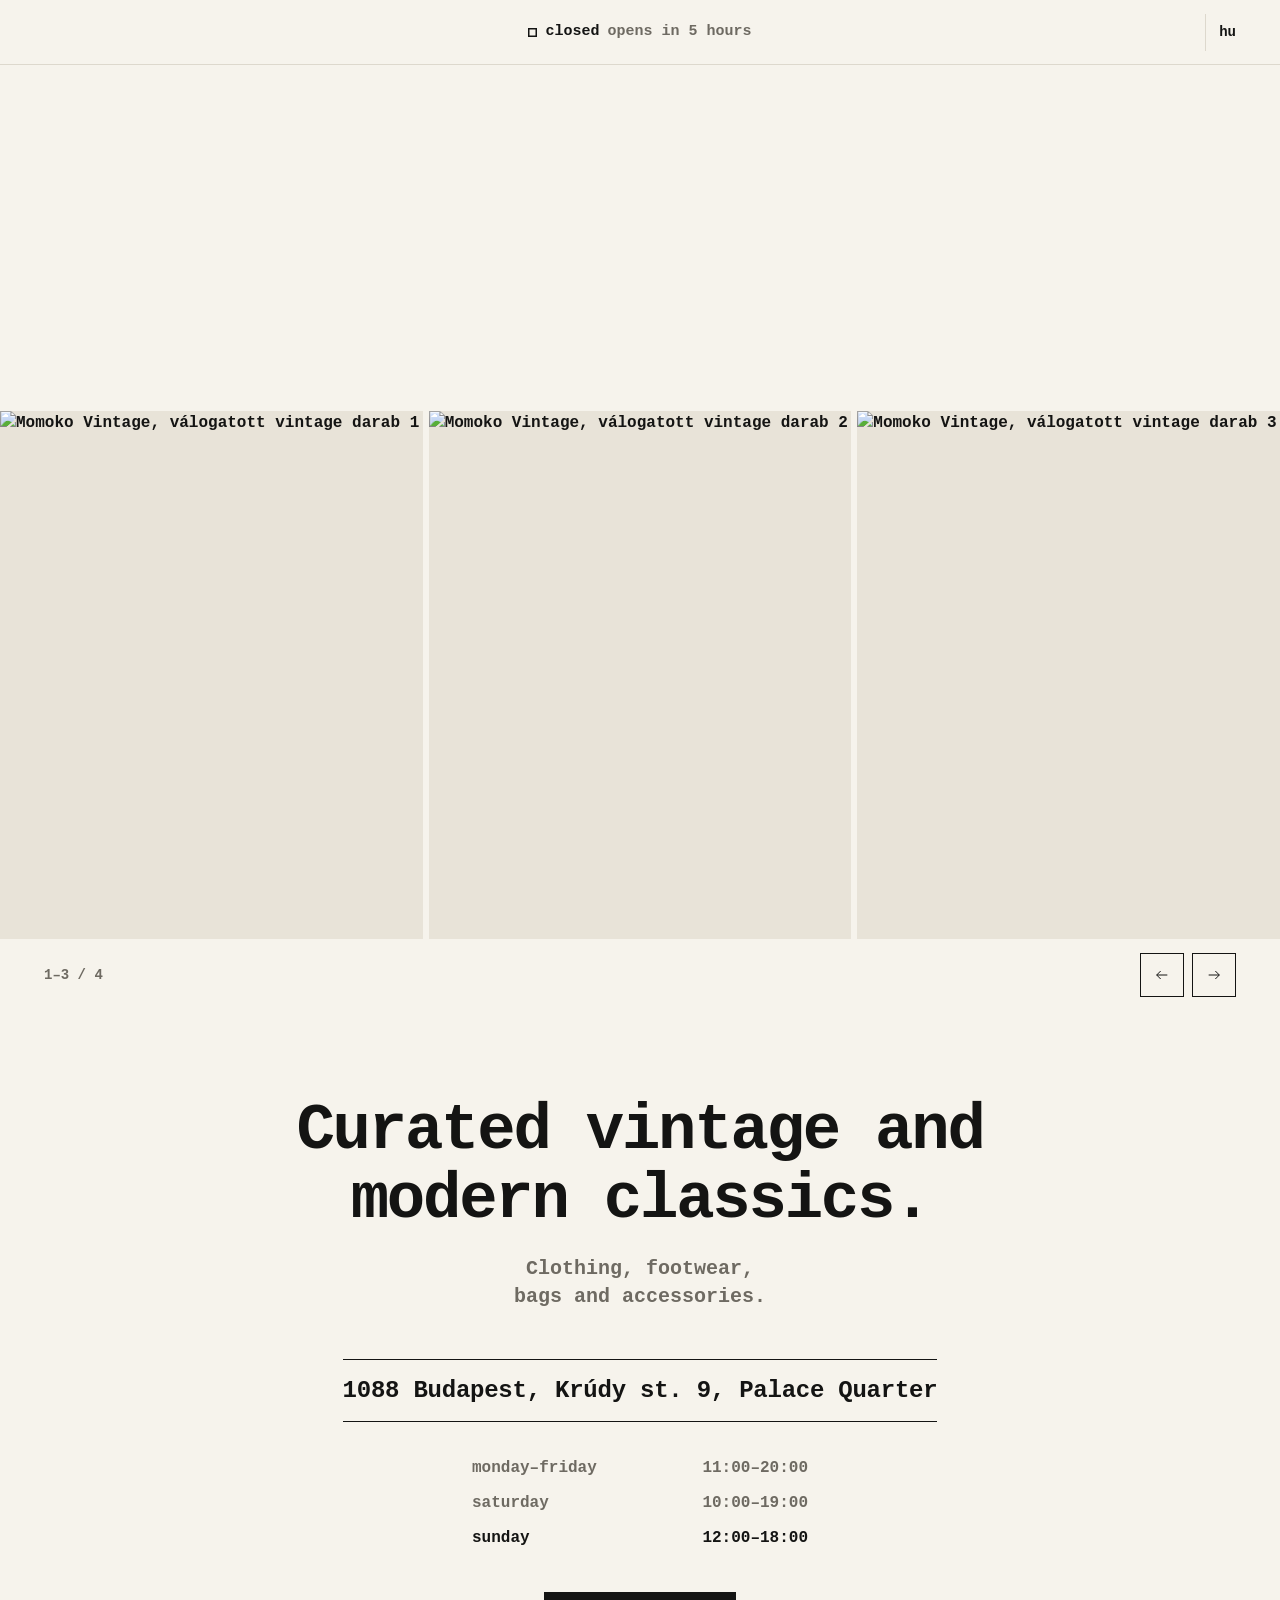
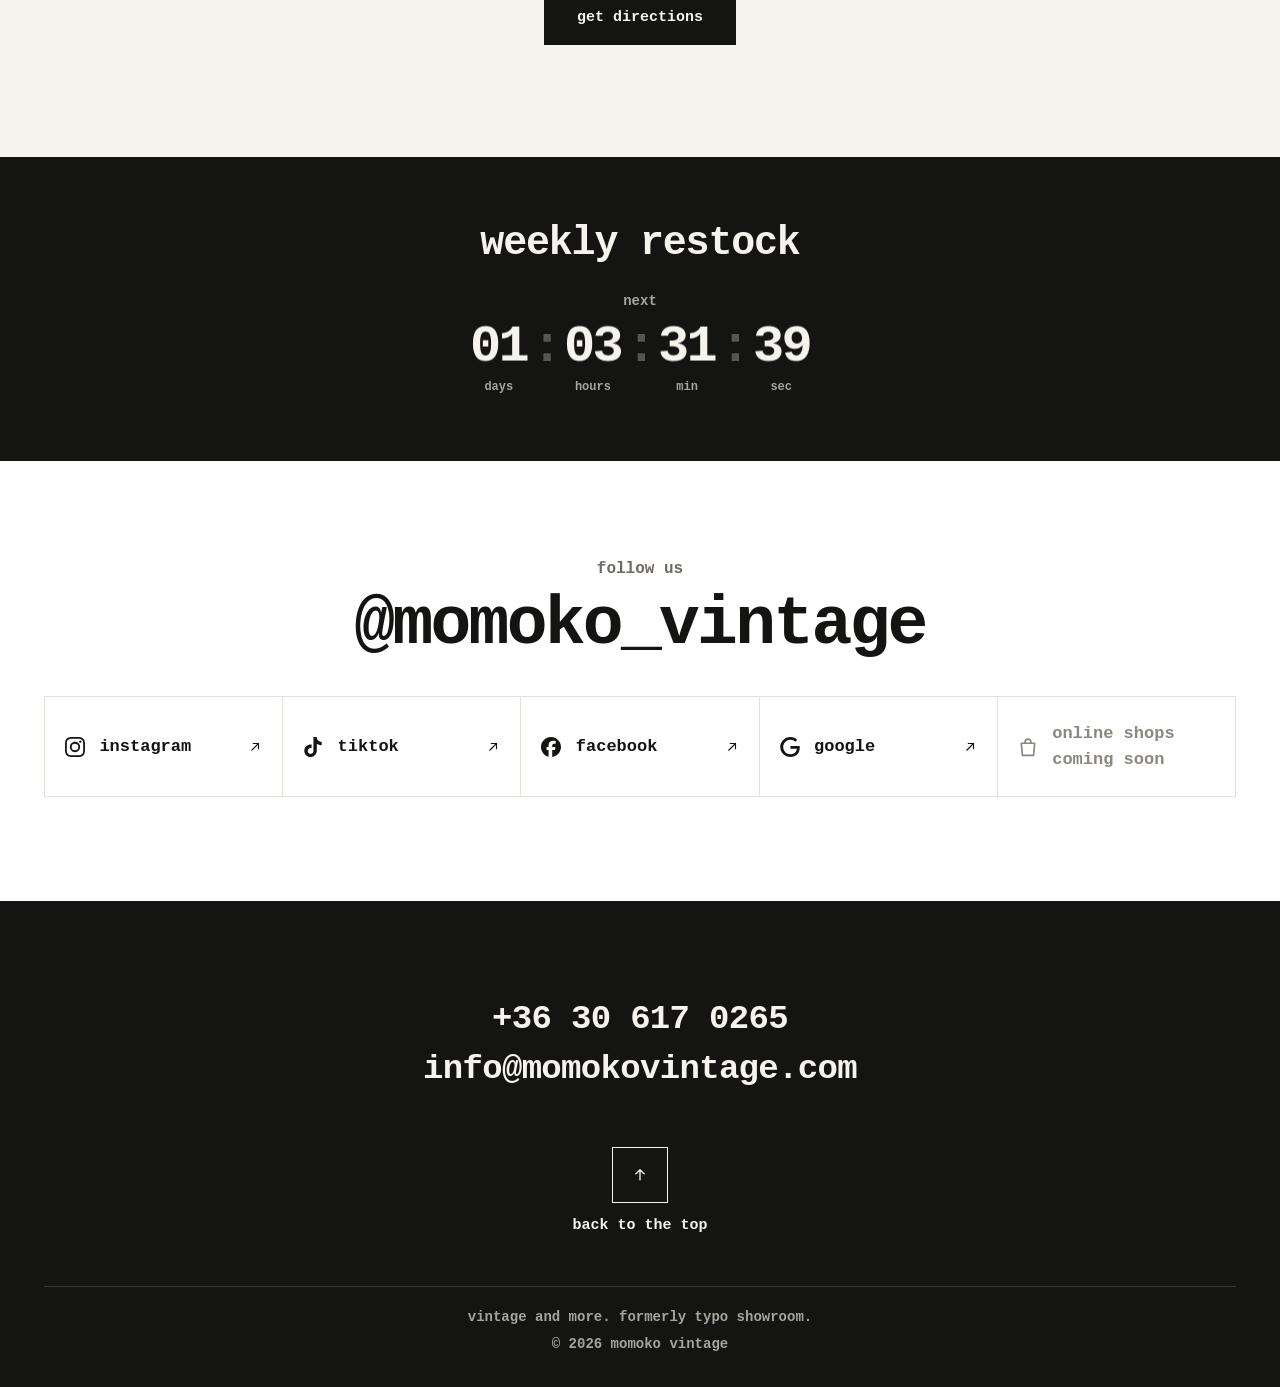
==== site/index.html @ 4d3750d3 "Sale poster in monochrome (light), matching the site's paper and ink Co-Authored-By: Claude Opus 5.5" ====
<!doctype html>
<html lang="hu">
<head>
<meta charset="utf-8">
<meta name="viewport" content="width=device-width, initial-scale=1">
<meta name="theme-color" content="#F6F3EC">
<title>Momoko Vintage – vintage és designer second hand bolt Budapesten</title>
<meta name="description" content="Válogatott vintage és modern klasszikusok: ruhák, cipők, táskák és kiegészítők a Palotanegyedben. Budapest, Krúdy utca 9. Minden hétfőn heti újratöltés.">
<link rel="canonical" href="https://momokovintage.com/">
<link rel="alternate" hreflang="hu" href="https://momokovintage.com/">
<link rel="alternate" hreflang="en" href="https://momokovintage.com/en/">
<link rel="alternate" hreflang="x-default" href="https://momokovintage.com/">
<meta name="robots" content="index, follow, max-image-preview:large">
<link rel="icon" type="image/png" href="/img/logo.png">
<meta property="og:type" content="website">
<meta property="og:url" content="https://momokovintage.com/">
<meta property="og:site_name" content="Momoko Vintage">
<meta property="og:locale" content="hu_HU">
<meta property="og:locale:alternate" content="en_GB">
<meta property="og:title" content="Momoko Vintage – vintage és designer second hand bolt Budapesten">
<meta property="og:description" content="Válogatott vintage és modern klasszikusok a Palotanegyedben. Budapest, Krúdy utca 9. Minden hétfőn heti újratöltés.">
<meta property="og:image" content="https://momokovintage.com/img/share.jpg">
<meta property="og:image:width" content="1200">
<meta property="og:image:height" content="630">
<meta property="og:image:alt" content="Momoko Vintage logó és egy vintage cipő">
<meta name="twitter:card" content="summary_large_image">
<link rel="preconnect" href="https://fonts.googleapis.com">
<link rel="preconnect" href="https://fonts.gstatic.com" crossorigin>
<link href="https://fonts.googleapis.com/css2?family=Courier+Prime:wght@400;700&display=swap" rel="stylesheet">
<script type="application/ld+json">
{
  "@context": "https://schema.org",
  "@type": "ClothingStore",
  "@id": "https://momokovintage.com/#store",
  "name": "Momoko Vintage",
  "alternateName": ["Momoko", "Typo Showroom"],
  "url": "https://momokovintage.com/",
  "logo": "https://momokovintage.com/img/logo.png",
  "image": "https://momokovintage.com/img/share.jpg",
  "description": "Vintage és designer second hand bolt Budapesten, a Palotanegyedben: válogatott ruhák, cipők, táskák és kiegészítők, minden hétfőn friss darabokkal. Curated vintage and designer secondhand clothing, footwear, bags and accessories in Budapest's Palace Quarter.",
  "keywords": "vintage bolt Budapest, designer second hand, használt designer ruha, vintage ruha, Palotanegyed, vintage shop Budapest",
  "hasMap": "https://www.google.com/maps/search/?api=1&query=Momoko%20Vintage%2C%20Kr%C3%BAdy%20utca%209%2C%201088%20Budapest",
  "address": {
    "@type": "PostalAddress",
    "streetAddress": "Krúdy utca 9",
    "postalCode": "1088",
    "addressLocality": "Budapest",
    "addressCountry": "HU"
  },
  "telephone": "+36306170265",
  "openingHoursSpecification": [
    {"@type": "OpeningHoursSpecification", "dayOfWeek": ["Monday","Tuesday","Wednesday","Thursday","Friday"], "opens": "11:00", "closes": "20:00"},
    {"@type": "OpeningHoursSpecification", "dayOfWeek": "Saturday", "opens": "10:00", "closes": "19:00"},
    {"@type": "OpeningHoursSpecification", "dayOfWeek": "Sunday", "opens": "12:00", "closes": "18:00"}
  ],
  "email": "info@momokovintage.com",
  "sameAs": ["https://www.instagram.com/momoko_vintage/", "https://www.facebook.com/momokovintage", "https://www.tiktok.com/@momoko_vintage"]
}
</script>
<style>
/* Momoko Vintage, Nov 2026.
   One voice: lower case like the logo, bold courier, off-white / white / black,
   square corners. The one loud element is the restock countdown. */
:root {
  --paper: #F6F3EC;
  --white: #FFFFFF;
  --ink: #141413;
  --stone: #8B877D;
  --olive: #6F7140;
  --bg: var(--paper);
  --fg: var(--ink);
  --soft: #6E6A62;
  --line: #DDD8CD;
  --font: "Courier New", "Courier Prime", Courier, monospace;
  --pad: clamp(1rem, 4vw, 2.75rem);
}
.dark { --bg: var(--ink); --fg: var(--paper); --soft: #A8A49B; --line: #3A3936; }
.white { --bg: var(--white); --line: #E6E2D9; }

* { box-sizing: border-box; border-radius: 0; }
html { scroll-behavior: smooth; }
body {
  margin: 0;
  background: var(--paper);
  color: var(--ink);
  font-family: var(--font);
  font-weight: 700;
  font-size: 1rem;
  line-height: 1.5;
  -webkit-font-smoothing: antialiased;
  -moz-osx-font-smoothing: grayscale;
  text-rendering: optimizeLegibility;
}
section, footer, header { background: var(--bg); color: var(--fg); }
img { display: block; max-width: 100%; }
a { color: inherit; }
:focus-visible { outline: 2px solid currentColor; outline-offset: 3px; }
.sr-only {
  position: absolute; width: 1px; height: 1px; padding: 0; margin: -1px;
  overflow: hidden; clip: rect(0 0 0 0); white-space: nowrap; border: 0;
}
.wrap { width: min(1280px, 100%); margin-inline: auto; padding-inline: var(--pad); }

.logo {
  display: block;
  aspect-ratio: 1740 / 534;
  background: currentColor;
  -webkit-mask: url("/img/logo.png") no-repeat left center / contain;
  mask: url("/img/logo.png") no-repeat left center / contain;
}

/* ---------- Pinned top bar ---------- */
.top {
  position: sticky; top: 0; z-index: 30;
  background: rgba(246, 243, 236, 0.97);
  border-bottom: 1px solid var(--line);
}
.top .wrap {
  display: grid; grid-template-columns: minmax(max-content, 1fr) auto minmax(max-content, 1fr); align-items: center;
  gap: 0.75rem; height: 60px;
}
.top-home { justify-self: start; transition: opacity 0.3s, visibility 0.3s; }
.top.at-top .top-home { opacity: 0; visibility: hidden; }
.top-logo { width: 104px; color: var(--ink); }
.status {
  margin: 0; justify-self: center; display: inline-flex; align-items: center; gap: 0.5rem;
  font-size: 0.9375rem; white-space: nowrap; min-width: 0;
}
.status .dot { width: 9px; height: 9px; background: var(--olive); flex: none; }
.status.closed .dot { background: transparent; box-shadow: inset 0 0 0 1.5px var(--ink); }
.status .st-when { color: var(--soft); }
.lang {
  justify-self: end;
  font: inherit; font-size: 0.875rem; color: inherit; background: none; border: 0;
  padding: 0.5rem 0 0.5rem 0.5rem; margin-left: 0.25rem; cursor: pointer;
  border-left: 1px solid var(--line); padding-left: 0.85rem;
}
@media (hover: hover) { .lang:hover { text-decoration: underline; text-underline-offset: 5px; } }

/* ---------- Big logo ---------- */
.brand { padding-block: 2rem 1.75rem; }
.brand-title { margin: 0; }
.brand-logo { width: 100%; margin-inline: auto; color: var(--ink); -webkit-mask-position: center; mask-position: center; }

/* ---------- Photos ---------- */
.gallery { padding-bottom: 0.25rem; }
.track {
  --gap: 8px;
  display: flex; gap: var(--gap);
  overflow-x: auto; scroll-snap-type: x mandatory;
  padding-inline: var(--pad); scroll-padding-inline: var(--pad);
  scrollbar-width: none; outline: none;
}
.track::-webkit-scrollbar { display: none; }
.slide {
  flex: 0 0 84%; margin: 0; scroll-snap-align: start;
  aspect-ratio: 4 / 5; background: #E8E3D8; overflow: hidden;
}
.slide img { width: 100%; height: 100%; object-fit: cover; object-position: center 35%; }
.g-bar {
  display: flex; align-items: center; justify-content: space-between;
  padding-top: 0.85rem; min-height: 40px;
}
.g-count { font-size: 0.875rem; color: var(--soft); font-variant-numeric: tabular-nums; }
.g-btns { display: none; gap: 0.5rem; }
.g-btn {
  width: 44px; height: 44px; display: inline-grid; place-items: center;
  background: transparent; color: var(--ink); border: 1px solid var(--ink);
  cursor: pointer; padding: 0;
}
.g-btn svg { width: 16px; height: 16px; fill: none; stroke: currentColor; stroke-width: 1.5; }
@media (hover: hover) { .g-btn:hover { background: var(--ink); color: var(--paper); } }

/* one load moment: photos settle in after the logo */
@media (prefers-reduced-motion: no-preference) {
  .slide { animation: settle 0.6s cubic-bezier(.16,1,.3,1) both; }
  .slide:nth-child(2) { animation-delay: 0.06s; }
  .slide:nth-child(3) { animation-delay: 0.12s; }
  @keyframes settle { from { opacity: 0; transform: translateY(14px); } to { opacity: 1; transform: none; } }
}

/* ---------- Intro: centred statement ---------- */
.intro { padding-block: 3.5rem 4.5rem; text-align: center; }
.intro-inner { display: flex; flex-direction: column; align-items: center; }
.lede {
  margin: 0; max-width: 18ch;
  font-size: clamp(1.875rem, 7.4vw, 4rem); line-height: 1.08; letter-spacing: -0.035em;
  text-wrap: balance;
}
.lede-sub {
  margin: 1.25rem 0 0; max-width: 34ch; color: var(--soft);
  font-size: clamp(1rem, 2.4vw, 1.25rem); line-height: 1.4; text-wrap: balance;
}
.address {
  display: inline-block; margin: 3rem 0 0; padding: 0.9rem 0;
  border-block: 1px solid var(--ink);
  font-size: clamp(1.0625rem, 3.6vw, 1.5rem); line-height: 1.35; letter-spacing: -0.01em;
}
.address span { white-space: nowrap; }
.hours { list-style: none; margin: 1.75rem 0 2.25rem; padding: 0; width: min(100%, 21rem); text-align: left; }
.hours li {
  display: flex; justify-content: space-between; gap: 1rem;
  padding: 0.35rem 0; color: var(--soft); font-variant-numeric: tabular-nums;
}
.hours li.today { color: var(--ink); }
.btn {
  display: inline-flex; align-items: center; justify-content: center;
  min-height: 52px; padding: 0.9rem 2rem;
  border: 1px solid var(--fg); background: var(--fg); color: var(--bg);
  font-size: 0.9375rem; text-decoration: none;
  transition: background 0.2s, color 0.2s;
}
@media (hover: hover) { .btn:hover { background: transparent; color: var(--fg); } }

/* ---------- Restock: live countdown, the loud element ---------- */
.restock { padding-block: 3rem 3.25rem; text-align: center; }
.restock-inner { display: flex; flex-direction: column; align-items: center; }
.restock h2 {
  margin: 0; font-size: clamp(1.375rem, 5.2vw, 2.5rem); line-height: 1.15;
  letter-spacing: -0.03em; color: var(--paper); text-wrap: balance;
}
.restock-label { margin: 1.5rem 0 0.6rem; color: var(--soft); font-size: 0.875rem; }
.clock {
  display: flex; justify-content: center; align-items: flex-start; gap: 0.08em;
  font-size: clamp(1.75rem, 7.5vw, 3.25rem); line-height: 1; margin: 0;
}
.unit { display: flex; flex-direction: column; align-items: center; }
.num {
  display: block; font-variant-numeric: tabular-nums; letter-spacing: -0.05em;
  color: var(--paper); will-change: transform;
}
.lbl { margin-top: 0.45rem; font-size: 0.75rem; letter-spacing: 0; color: var(--soft); }
.sep { color: var(--soft); opacity: 0.45; letter-spacing: -0.05em; }
.restock-today {
  margin: 1.5rem 0 0; font-size: clamp(2rem, 9vw, 3.75rem); line-height: 1; letter-spacing: -0.04em; color: var(--paper);
}
.restock-today small { display: block; margin-top: 0.6rem; font-size: 0.9375rem; letter-spacing: 0; color: var(--soft); }
@media (prefers-reduced-motion: no-preference) {
  .num.tick { animation: tick 0.42s cubic-bezier(.16,1,.3,1); }
  @keyframes tick {
    from { transform: translate3d(0, -0.28em, 0); opacity: 0; }
    to { transform: none; opacity: 1; }
  }
}

/* ---------- Follow ---------- */
.follow { padding-block: 4rem 4.5rem; text-align: center; }
.follow h2 { margin: 0; font-size: 1rem; color: var(--soft); font-weight: 700; }
.handle {
  display: inline-block; margin: 0.5rem 0 2.25rem;
  font-size: clamp(1.75rem, 8.2vw, 4.25rem); line-height: 1.05; letter-spacing: -0.04em;
  text-decoration: none; background-image: linear-gradient(currentColor, currentColor);
  background-size: 0% 3px; background-repeat: no-repeat; background-position: 0 100%;
  transition: background-size 0.45s cubic-bezier(.2,.8,.2,1);
}
@media (hover: hover) { .handle:hover { background-size: 100% 3px; } }
.social-links { border-top: 1px solid var(--line); text-align: left; }
.s-link {
  display: flex; align-items: center; gap: 0.9rem;
  padding: 1.15rem 0.25rem; border-bottom: 1px solid var(--line);
  text-decoration: none; font-size: 1.0625rem;
  transition: background 0.25s, color 0.25s, padding 0.25s;
}
.s-link span { flex: 1; }
.s-link svg.brand-icon { width: 20px; height: 20px; fill: currentColor; flex: none; }
.s-link .arrow { width: 14px; height: 14px; fill: none; stroke: currentColor; stroke-width: 1.3; flex: none; transition: transform 0.25s; }
@media (hover: hover) {
  a.s-link:hover { background: var(--ink); color: var(--white); padding-inline: 1rem; }
  a.s-link:hover .arrow { transform: translate(2px, -2px); }
}
a.s-link:active { background: var(--ink); color: var(--white); }
.s-soon { color: var(--stone); }

/* ---------- Footer ---------- */
footer { padding-block: 4rem 1.75rem; text-align: center; }
.contact { display: grid; gap: 0.35rem; justify-items: center; margin: 0; }
.contact a {
  font-size: clamp(1.125rem, 4.6vw, 2.125rem); line-height: 1.3; letter-spacing: -0.02em;
  text-decoration: none; overflow-wrap: anywhere;
}
@media (hover: hover) { .contact a:hover { text-decoration: underline; text-underline-offset: 6px; text-decoration-thickness: 2px; } }
.back-top {
  display: inline-flex; flex-direction: column; align-items: center; gap: 0.75rem;
  margin: 3.5rem 0 3rem; padding: 0; border: 0; background: none; color: var(--fg);
  font: inherit; font-size: 0.9375rem; cursor: pointer;
}
.back-top .sq {
  width: 56px; height: 56px; display: grid; place-items: center;
  border: 1px solid var(--fg); transition: background 0.25s, color 0.25s, transform 0.35s cubic-bezier(.2,.8,.2,1);
}
.back-top .sq { will-change: transform; }
@media (hover: hover) { .back-top:hover .sq { background: var(--fg); color: var(--bg); transform: translateY(-4px); } }
.f-bottom {
  display: flex; flex-direction: column; align-items: center; gap: 0.35rem;
  padding-top: 1.25rem; border-top: 1px solid var(--line);
  color: var(--soft); font-size: 0.875rem;
}
.f-bottom p { margin: 0; }

/* floating back-to-top: spring in, scroll progress drawn inside the square */
.to-top {
  position: fixed; z-index: 40;
  right: calc(16px + env(safe-area-inset-right)); bottom: calc(16px + env(safe-area-inset-bottom));
  width: 52px; height: 52px; padding: 0; border: 0; cursor: pointer;
  background: var(--ink); color: var(--paper);
  display: grid; place-items: center;
  opacity: 0; transform: translate3d(0, 24px, 0) scale(0.8); pointer-events: none;
  transition: opacity 0.25s ease, transform 0.55s cubic-bezier(.34,1.56,.64,1);
  will-change: transform, opacity; -webkit-tap-highlight-color: transparent;
}
.to-top.show { opacity: 1; transform: none; pointer-events: auto; }
.to-top.show:active { transform: scale(0.9); transition-duration: 0.12s; }
.to-top .ring { position: absolute; inset: 6px; width: calc(100% - 12px); height: calc(100% - 12px); fill: none; }
.to-top .ring rect { stroke-width: 1.5; }
.to-top .ring .bg { stroke: rgba(246, 243, 236, 0.22); }
.to-top .ring .bar { stroke: var(--paper); stroke-dasharray: 100; stroke-dashoffset: 100; }
.arr { display: grid; place-items: center; overflow: hidden; position: relative; width: 20px; height: 20px; }
.arr svg { width: 18px; height: 18px; fill: none; stroke: currentColor; stroke-width: 1.8; will-change: transform; }
@media (hover: hover) and (prefers-reduced-motion: no-preference) {
  .to-top:hover .arr svg, .back-top:hover .arr svg { animation: arrow-loop 0.55s cubic-bezier(.76,0,.24,1); }
  @keyframes arrow-loop {
    0% { transform: translate3d(0, 0, 0); }
    45% { transform: translate3d(0, -120%, 0); }
    46% { transform: translate3d(0, 120%, 0); }
    100% { transform: translate3d(0, 0, 0); }
  }
}

/* logo overlay: ink curtain + gliding logo (back to top, and once per visit on load).
   Transform-only: the curtain slides while its inner layer slides back the same amount,
   so the light logo inside stays put and is cut exactly at the curtain edge, over a dark
   copy outside it. Every moving part is its own GPU layer; nothing repaints. */
.veil { position: fixed; inset: 0; z-index: 100; visibility: hidden; overflow: hidden; pointer-events: none; }
.veil.on { visibility: visible; pointer-events: auto; }
.veil-panel, .veil-inner { position: absolute; inset: 0; overflow: hidden; will-change: transform; }
.veil-panel { background: var(--ink); transform: translate3d(0, 100%, 0); }
.veil-inner { transform: translate3d(0, -100%, 0); }
.veil-mask { position: absolute; left: 0; top: 0; width: 0; overflow: hidden; will-change: transform; }
.veil-logo {
  width: 100%; pointer-events: none;
  -webkit-mask-position: center; mask-position: center;
  will-change: transform; backface-visibility: hidden;
}
.veil-light { color: var(--paper); }
.veil-dark { position: absolute; left: 0; top: 0; width: 0; color: var(--ink); opacity: 0; }
html.intro { overflow: hidden; }
html.intro .veil { visibility: visible; }
html.intro .veil { pointer-events: auto; }
html.intro .veil-panel, html.intro .veil-inner { transform: none; }
html.intro .brand-logo { opacity: 0; }
@media (prefers-reduced-motion: no-preference) {
  .gallery.replay .slide { animation: settle 0.7s cubic-bezier(.16,1,.3,1) both; }
  .gallery.replay .slide:nth-child(1) { animation-delay: 0.32s; }
  .gallery.replay .slide:nth-child(2) { animation-delay: 0.38s; }
  .gallery.replay .slide:nth-child(3) { animation-delay: 0.44s; }
}

/* ---------- Desktop ---------- */
@media (min-width: 760px) {
  .top .wrap { height: 64px; }
  .top-logo { width: 116px; }
  .brand { padding-block: 2.5rem 2.25rem; }
  .brand-logo { width: min(100%, 30vh * 3.26); }
  .track { --gap: 6px; padding-inline: 0; scroll-padding-inline: 0; }
  .slide { flex-basis: calc((100% - 2 * var(--gap)) / 3); }
  .g-btns { display: flex; }
  .intro { padding-block: 6rem 7rem; }
  .restock { padding-block: 4rem 4.25rem; }
  .follow { padding-block: 6rem 6.5rem; }
  .social-links { display: grid; grid-template-columns: repeat(auto-fit, minmax(180px, 1fr)); border-left: 1px solid var(--line); }
  .s-link { padding: 1.5rem 1.25rem; border-right: 1px solid var(--line); }
  @media (hover: hover) { a.s-link:hover { padding-inline: 1.25rem; } }
  footer { padding-block: 6rem 2rem; }
  .to-top { right: 24px; bottom: 24px; }
}
@media (max-width: 460px) {
  .top .wrap { gap: 0.6rem; }
  .top-logo { width: 68px; }
  .status { font-size: 0.875rem; gap: 0.4rem; }
  .lang { font-size: 0.8125rem; border-left: 0; margin-left: 0; padding-left: 0.4rem; }
}
@media (max-width: 370px) {
  .top-logo { width: 62px; }
  .status { font-size: 0.8125rem; }
  .lang { font-size: 0.78rem; }
}
</style>
<script>
/* show the logo overlay once per visit, before first paint */
(function () {
  try {
    var d = document.documentElement;
    if (window.matchMedia && matchMedia('(prefers-reduced-motion: reduce)').matches) return;
    if (sessionStorage.getItem('mv-intro')) return;
    sessionStorage.setItem('mv-intro', '1');
    d.classList.add('intro');
    setTimeout(function () { d.classList.remove('intro'); }, 4500);
  } catch (e) {}
})();
</script>
</head>
<body>
<div class="veil" id="veil" aria-hidden="true">
  <span class="logo veil-logo veil-dark" id="veilDark"></span>
  <div class="veil-panel" id="veilPanel"><div class="veil-inner" id="veilInner"><span class="veil-mask" id="veilMask"><span class="logo veil-logo veil-light" id="veilLight"></span></span></div></div>
</div>

<header class="top at-top">
  <div class="wrap">
    <a class="top-home" href="#top" aria-label="Momoko Vintage"><span class="logo top-logo" aria-hidden="true"></span></a>
    <p class="status" id="openStatus" hidden><span class="dot" aria-hidden="true"></span><span class="st-state"></span><span class="st-when"></span></p>
    <button class="lang" type="button" id="langBtn" aria-label="Switch to English">en</button>
  </div>
</header>

<main id="top">
  <section class="brand" id="brand">
    <div class="wrap">
      <h1 class="brand-title"><span class="sr-only">Momoko Vintage</span><span class="logo brand-logo" aria-hidden="true"></span></h1>
    </div>
  </section>

  <section class="gallery" aria-roledescription="carousel" aria-label="Momoko Vintage fotók" data-en-label="Momoko Vintage photos">
    <div class="track" id="track" tabindex="0"></div>
    <div class="wrap g-bar" id="gBar">
      <span class="g-count" id="gCount" aria-live="polite"></span>
      <div class="g-btns" id="gBtns">
        <button class="g-btn" type="button" id="gPrev" aria-label="Előző fotó" data-en-label="Previous photo"><svg viewBox="0 0 24 24" aria-hidden="true"><path d="M20 12H4M10 6l-6 6 6 6"/></svg></button>
        <button class="g-btn" type="button" id="gNext" aria-label="Következő fotó" data-en-label="Next photo"><svg viewBox="0 0 24 24" aria-hidden="true"><path d="M4 12h16M14 6l6 6-6 6"/></svg></button>
      </div>
    </div>
  </section>

  <section class="intro" aria-label="Momoko Vintage">
    <div class="wrap intro-inner">
      <p class="lede" data-en="Curated vintage and modern classics.">Válogatott vintage és modern klasszikusok.</p>
      <p class="lede-sub" data-en="Clothing, footwear, bags and accessories.">Ruhák, cipők, táskák és kiegészítők.</p>
      <p class="address" data-en="&lt;span&gt;1088 Budapest,&lt;/span&gt; &lt;span&gt;Krúdy st. 9, Palace Quarter&lt;/span&gt;"><span>1088 Budapest,</span> <span>Krúdy utca 9, Palotanegyed</span></p>
      <ul class="hours">
        <li><span data-en="monday–friday">hétfő–péntek</span><span>11:00–20:00</span></li>
        <li><span data-en="saturday">szombat</span><span>10:00–19:00</span></li>
        <li><span data-en="sunday">vasárnap</span><span>12:00–18:00</span></li>
      </ul>
      <a class="btn" href="https://www.google.com/maps/search/?api=1&amp;query=Momoko%20Vintage%2C%20Kr%C3%BAdy%20utca%209%2C%201088%20Budapest" target="_blank" rel="noopener" data-en="get directions">útvonaltervezés</a>
    </div>
  </section>

  <section class="restock dark" aria-labelledby="restock-title">
    <div class="wrap restock-inner">
      <h2 id="restock-title" data-en="weekly restock">heti újratöltés hétfőnként</h2>
      <div id="restockCount" hidden>
        <p class="restock-label" data-en="next">következő</p>
        <div class="clock" role="timer" id="clock">
          <div class="unit"><span class="num" data-u="d">00</span><span class="lbl" data-en="days">nap</span></div>
          <span class="sep" aria-hidden="true">:</span>
          <div class="unit"><span class="num" data-u="h">00</span><span class="lbl" data-en="hours">óra</span></div>
          <span class="sep" aria-hidden="true">:</span>
          <div class="unit"><span class="num" data-u="m">00</span><span class="lbl" data-en="min">perc</span></div>
          <span class="sep" aria-hidden="true">:</span>
          <div class="unit"><span class="num" data-u="s">00</span><span class="lbl" data-en="sec">mp</span></div>
        </div>
      </div>
      <p class="restock-today" id="restockToday" hidden><span data-en="today">ma van</span><small data-en="fresh pieces are in, come by">friss darabok várnak, gyere be</small></p>
    </div>
  </section>

  <script>
  /* Photo carousel. Every photo in POOL can be browsed (swipe or arrows).
     The photo shown first changes every 3 days.
     This list is rewritten automatically when new photos are uploaded. */
  (function () {
    /* POOL:START */
    var POOL = [
    'p-202611232012-01.webp',
    'p-202611232012-02.webp',
    'p-202611232012-03.webp',
    'p-202611232012-04.webp'
    ];
    var START = Date.UTC(2026, 10, 23);
    /* POOL:END */
    /* A poster shown first on phones and in the middle on desktop until the given day (sale, event).
       Kept outside POOL so new photo uploads don't remove it; after `until` it hides itself. */
    var FEATURE = {
      name: 'sale-20261127-mono.webp',
      until: Date.UTC(2026, 10, 29),
      alt: { hu: 'Momoko Vintage: 30% kedvezmény mindenre, péntek–szombat, november 27–28.',
             en: 'Momoko Vintage: 30% off everything, Friday and Saturday, 27–28 November.' }
    };
    var track = document.getElementById('track');
    var count = document.getElementById('gCount');
    var btns = document.getElementById('gBtns');
    var n = POOL.length;
    if (!track || !n) return;

    var now = new Date();
    var today = Date.UTC(now.getFullYear(), now.getMonth(), now.getDate());
    var first = Math.max(0, Math.floor((today - START) / 86400000 / 3)) % n;
    var order = POOL.slice(first).concat(POOL.slice(0, first));
    if (FEATURE && today < FEATURE.until) {
      /* phones (one photo at a time): first slide; desktop (three in a row): the middle one */
      var wide = window.matchMedia && window.matchMedia('(min-width: 760px)').matches;
      order.splice(wide ? Math.min(1, order.length) : 0, 0, FEATURE.name);
      n = order.length;
    }

    order.forEach(function (name, i) {
      var fig = document.createElement('figure');
      fig.className = 'slide';
      var img = document.createElement('img');
      img.src = '/img/' + name;
      img.width = 1080; img.height = 1350;
      img.alt = 'Momoko Vintage, válogatott vintage darab ' + (i + 1);
      if (FEATURE && name === FEATURE.name) img.alt = FEATURE.alt[document.documentElement.lang === 'en' ? 'en' : 'hu'];
      img.decoding = 'async';
      img.draggable = false;
      if (i > 2) img.loading = 'lazy';
      fig.appendChild(img);
      track.appendChild(fig);
    });

    function gap() { return parseFloat(getComputedStyle(track).columnGap) || 0; }
    function step() { return track.firstElementChild.getBoundingClientRect().width + gap(); }
    function perView() { return Math.max(1, Math.floor((track.clientWidth + gap() + 2) / step())); }
    function index() {
      var max = track.scrollWidth - track.clientWidth;
      if (track.scrollLeft >= max - 4) return n - perView();
      return Math.round(track.scrollLeft / step());
    }
    function update() {
      var overflow = track.scrollWidth > track.clientWidth + 4;
      btns.style.visibility = overflow ? '' : 'hidden';
      var pv = perView(), i = index();
      count.textContent = pv > 1
        ? (overflow ? (i + 1) + '–' + Math.min(n, i + pv) + ' / ' + n : '')
        : (i + 1) + ' / ' + n;
    }
    function go(i) {
      var max = n - perView();
      if (i > max) i = 0;
      if (i < 0) i = max;
      track.scrollTo({ left: i * step(), behavior: 'smooth' });
    }
    document.getElementById('gPrev').addEventListener('click', function () { stop(); go(index() - 1); });
    document.getElementById('gNext').addEventListener('click', function () { stop(); go(index() + 1); });
    track.addEventListener('keydown', function (e) {
      if (e.key === 'ArrowRight') { stop(); go(index() + 1); }
      if (e.key === 'ArrowLeft') { stop(); go(index() - 1); }
    });
    var raf;
    track.addEventListener('scroll', function () { cancelAnimationFrame(raf); raf = requestAnimationFrame(update); }, { passive: true });
    window.addEventListener('resize', update);
    update();

    /* gentle auto-advance every 5 s; stops for good once someone browses */
    var reduce = window.matchMedia && window.matchMedia('(prefers-reduced-motion: reduce)').matches;
    var timer = null;
    function stop() { clearInterval(timer); timer = null; }
    ['pointerdown', 'touchstart', 'wheel'].forEach(function (t) { track.addEventListener(t, stop, { passive: true }); });
    if (!reduce) timer = setInterval(function () {
      if (!document.hidden && track.scrollWidth > track.clientWidth + 4) go(index() + 1);
    }, 5000);
  })();
  </script>

  <section class="follow white" id="follow" aria-labelledby="follow-title">
    <div class="wrap">
      <h2 id="follow-title" data-en="follow us">kövess minket</h2>
      <a class="handle" href="https://www.instagram.com/momoko_vintage/" target="_blank" rel="noopener">@momoko_vintage</a>
      <div class="social-links">
        <a class="s-link" href="https://www.instagram.com/momoko_vintage/" target="_blank" rel="noopener"><svg class="brand-icon" viewBox="0 0 24 24" aria-hidden="true"><path d="M7.0301.084c-1.2768.0602-2.1487.264-2.911.5634-.7888.3075-1.4575.72-2.1228 1.3877-.6652.6677-1.075 1.3368-1.3802 2.127-.2954.7638-.4956 1.6365-.552 2.914-.0564 1.2775-.0689 1.6882-.0626 4.947.0062 3.2586.0206 3.6671.0825 4.9473.061 1.2765.264 2.1482.5635 2.9107.308.7889.72 1.4573 1.388 2.1228.6679.6655 1.3365 1.0743 2.1285 1.38.7632.295 1.6361.4961 2.9134.552 1.2773.056 1.6884.069 4.9462.0627 3.2578-.0062 3.668-.0207 4.9478-.0814 1.28-.0607 2.147-.2652 2.9098-.5633.7889-.3086 1.4578-.72 2.1228-1.3881.665-.6682 1.0745-1.3378 1.3795-2.1284.2957-.7632.4966-1.636.552-2.9124.056-1.2809.0692-1.6898.063-4.948-.0063-3.2583-.021-3.6668-.0817-4.9465-.0607-1.2797-.264-2.1487-.5633-2.9117-.3084-.7889-.72-1.4568-1.3876-2.1228C21.2982 1.33 20.628.9208 19.8378.6165 19.074.321 18.2017.1197 16.9244.0645 15.6471.0093 15.236-.005 11.977.0014 8.718.0076 8.31.0215 7.0301.0839m.1402 21.6932c-1.17-.0509-1.8053-.2453-2.2287-.408-.5606-.216-.96-.4771-1.3819-.895-.422-.4178-.6811-.8186-.9-1.378-.1644-.4234-.3624-1.058-.4171-2.228-.0595-1.2645-.072-1.6442-.079-4.848-.007-3.2037.0053-3.583.0607-4.848.05-1.169.2456-1.805.408-2.2282.216-.5613.4762-.96.895-1.3816.4188-.4217.8184-.6814 1.3783-.9003.423-.1651 1.0575-.3614 2.227-.4171 1.2655-.06 1.6447-.072 4.848-.079 3.2033-.007 3.5835.005 4.8495.0608 1.169.0508 1.8053.2445 2.228.408.5608.216.96.4754 1.3816.895.4217.4194.6816.8176.9005 1.3787.1653.4217.3617 1.056.4169 2.2263.0602 1.2655.0739 1.645.0796 4.848.0058 3.203-.0055 3.5834-.061 4.848-.051 1.17-.245 1.8055-.408 2.2294-.216.5604-.4763.96-.8954 1.3814-.419.4215-.8181.6811-1.3783.9-.4224.1649-1.0577.3617-2.2262.4174-1.2656.0595-1.6448.072-4.8493.079-3.2045.007-3.5825-.006-4.848-.0608M16.953 5.5864A1.44 1.44 0 1 0 18.39 4.144a1.44 1.44 0 0 0-1.437 1.4424M5.8385 12.012c.0067 3.4032 2.7706 6.1557 6.173 6.1493 3.4026-.0065 6.157-2.7701 6.1506-6.1733-.0065-3.4032-2.771-6.1565-6.174-6.1498-3.403.0067-6.156 2.771-6.1496 6.1738M8 12.0077a4 4 0 1 1 4.008 3.9921A3.9996 3.9996 0 0 1 8 12.0077"/></svg><span>instagram</span><svg class="arrow" viewBox="0 0 16 16" aria-hidden="true"><path d="M4 12L12 4M5.5 4H12v6.5"/></svg></a>
        <a class="s-link" href="https://www.tiktok.com/@momoko_vintage" target="_blank" rel="noopener"><svg class="brand-icon" viewBox="0 0 24 24" aria-hidden="true"><path d="M12.525.02c1.31-.02 2.61-.01 3.91-.02.08 1.53.63 3.09 1.75 4.17 1.12 1.11 2.7 1.62 4.24 1.79v4.03c-1.44-.05-2.89-.35-4.2-.97-.57-.26-1.1-.59-1.62-.93-.01 2.92.01 5.84-.02 8.75-.08 1.4-.54 2.79-1.35 3.94-1.31 1.92-3.58 3.17-5.91 3.21-1.43.08-2.86-.31-4.08-1.03-2.02-1.19-3.44-3.37-3.65-5.71-.02-.5-.03-1-.01-1.49.18-1.9 1.12-3.72 2.58-4.96 1.66-1.44 3.98-2.13 6.15-1.72.02 1.48-.04 2.96-.04 4.44-.99-.32-2.15-.23-3.02.37-.63.41-1.11 1.04-1.36 1.75-.21.51-.15 1.07-.14 1.61.24 1.64 1.82 3.02 3.5 2.87 1.12-.01 2.19-.66 2.77-1.61.19-.33.4-.67.41-1.06.1-1.79.06-3.57.07-5.36.01-4.03-.01-8.05.02-12.07z"/></svg><span>tiktok</span><svg class="arrow" viewBox="0 0 16 16" aria-hidden="true"><path d="M4 12L12 4M5.5 4H12v6.5"/></svg></a>
        <a class="s-link" href="https://www.facebook.com/momokovintage" target="_blank" rel="noopener"><svg class="brand-icon" viewBox="0 0 24 24" aria-hidden="true"><path d="M9.101 23.691v-7.98H6.627v-3.667h2.474v-1.58c0-4.085 1.848-5.978 5.858-5.978.401 0 .955.042 1.468.103a8.68 8.68 0 0 1 1.141.195v3.325a8.623 8.623 0 0 0-.653-.036 26.805 26.805 0 0 0-.733-.009c-.707 0-1.259.096-1.675.309a1.686 1.686 0 0 0-.679.622c-.258.42-.374.995-.374 1.752v1.297h3.919l-.386 2.103-.287 1.564h-3.246v8.245C19.396 23.238 24 18.179 24 12.044c0-6.627-5.373-12-12-12s-12 5.373-12 12c0 5.628 3.874 10.35 9.101 11.647Z"/></svg><span>facebook</span><svg class="arrow" viewBox="0 0 16 16" aria-hidden="true"><path d="M4 12L12 4M5.5 4H12v6.5"/></svg></a>
        <a class="s-link" href="https://www.google.com/maps/search/?api=1&amp;query=Momoko%20Vintage%2C%20Kr%C3%BAdy%20utca%209%2C%201088%20Budapest" target="_blank" rel="noopener"><svg class="brand-icon" viewBox="0 0 24 24" aria-hidden="true"><path d="M12.48 10.92v3.28h7.84c-.24 1.84-.853 3.187-1.787 4.133-1.147 1.147-2.933 2.4-6.053 2.4-4.827 0-8.6-3.893-8.6-8.72s3.773-8.72 8.6-8.72c2.6 0 4.507 1.027 5.907 2.347l2.307-2.307C18.747 1.44 16.133 0 12.48 0 5.867 0 .307 5.387.307 12s5.56 12 12.173 12c3.573 0 6.267-1.173 8.373-3.36 2.16-2.16 2.84-5.213 2.84-7.667 0-.76-.053-1.467-.173-2.053H12.48z"/></svg><span>google</span><svg class="arrow" viewBox="0 0 16 16" aria-hidden="true"><path d="M4 12L12 4M5.5 4H12v6.5"/></svg></a>
        <div class="s-link s-soon"><svg class="brand-icon" viewBox="0 0 24 24" aria-hidden="true"><path d="M4 7.5h16l-1.3 14.5H5.3L4 7.5zm4.5 0V6a3.5 3.5 0 0 1 7 0v1.5" fill="none" stroke="currentColor" stroke-width="2" stroke-linejoin="round"/></svg><span data-en="online shops coming soon">online platformokon is hamarosan</span></div>
      </div>
    </div>
  </section>
</main>

<footer class="dark">
  <div class="wrap">
    <p class="contact">
      <a href="tel:+36306170265">+36 30 617 0265</a>
      <a href="mailto:info@momokovintage.com">info@momokovintage.com</a>
    </p>
    <button class="back-top" type="button" data-top>
      <span class="sq" aria-hidden="true"><span class="arr"><svg viewBox="0 0 24 24"><path d="M12 19V5M6 11l6-6 6 6"/></svg></span></span>
      <span data-en="back to the top">vissza a tetejére</span>
    </button>
    <div class="f-bottom">
      <p data-en="vintage and more. formerly typo showroom.">vintage és még sok más. korábban typo showroom.</p>
      <p>© <span id="year"></span> momoko vintage</p>
    </div>
  </div>
</footer>

<button class="to-top" id="toTop" type="button" data-top aria-label="Vissza a tetejére" data-en-label="Back to the top">
  <svg class="ring" viewBox="0 0 40 40" aria-hidden="true"><rect class="bg" x="0.75" y="0.75" width="38.5" height="38.5"/><rect class="bar" x="0.75" y="0.75" width="38.5" height="38.5" pathLength="100"/></svg>
  <span class="arr" aria-hidden="true"><svg viewBox="0 0 24 24"><path d="M12 19V5M6 11l6-6 6 6"/></svg></span>
</button>

<script>
/* Hungarian / English switch */
(function () {
  var btn = document.getElementById('langBtn');
  var nodes = document.querySelectorAll('[data-en]');
  var labels = document.querySelectorAll('[data-en-label]');
  /* the English page (/en/, built by tools/build_en.py) arrives with English text and the Hungarian kept in data-hu */
  labels.forEach(function (n) { if (!n.hasAttribute('data-hu-label')) n.setAttribute('data-hu-label', n.getAttribute('aria-label')); });
  nodes.forEach(function (n) { if (!n.hasAttribute('data-hu')) n.setAttribute('data-hu', n.innerHTML); });
  var lang = document.documentElement.lang === 'en' ? 'en' : 'hu';
  function apply(l) {
    nodes.forEach(function (n) { n.innerHTML = l === 'en' ? n.getAttribute('data-en') : n.getAttribute('data-hu'); });
    labels.forEach(function (n) { n.setAttribute('aria-label', l === 'en' ? n.getAttribute('data-en-label') : n.getAttribute('data-hu-label')); });
    document.documentElement.lang = l;
    btn.textContent = l === 'en' ? 'hu' : 'en';
    btn.setAttribute('aria-label', l === 'en' ? 'Váltás magyarra' : 'Switch to English');
    document.title = l === 'en'
      ? 'Momoko Vintage – vintage and designer secondhand shop in Budapest'
      : 'Momoko Vintage – vintage és designer second hand bolt Budapesten';
    /* keep the address bar on the matching page, so a shared link opens in the same language */
    if (history.replaceState && /^https?:/.test(location.protocol)) {
      history.replaceState(null, '', (l === 'en' ? '/en/' : '/') + location.hash);
    }
  }
  btn.addEventListener('click', function () { lang = lang === 'hu' ? 'en' : 'hu'; apply(lang); });
  /* search engine crawlers report an English browser; keep them on the Hungarian page */
  var bot = /bot|crawl|spider|slurp|google|bing|yandex|duckduck|facebookexternalhit/i.test(navigator.userAgent || '');
  if (!bot && lang === 'hu' && (navigator.language || '').toLowerCase().indexOf('hu') !== 0) { lang = 'en'; apply('en'); }
  document.getElementById('year').textContent = new Date().getFullYear();
  var top = document.querySelector('.top'), brand = document.getElementById('brand');
  if (top && brand && 'IntersectionObserver' in window) {
    new IntersectionObserver(function (e) {
      top.classList.toggle('at-top', e[0].isIntersecting);
    }, { rootMargin: '-64px 0px 0px 0px' }).observe(brand);
  } else if (top) { top.classList.remove('at-top'); }
})();
</script>
<script>
/* Live open / closed status (top bar), today's hours and restock countdown, in Budapest time */
(function () {
  var HOURS = {0: [12, 18], 1: [11, 20], 2: [11, 20], 3: [11, 20], 4: [11, 20], 5: [11, 20], 6: [10, 19]};
  var status = document.getElementById('openStatus');

  function budapestNow() {
    var parts = {};
    new Intl.DateTimeFormat('en-GB', {
      timeZone: 'Europe/Budapest', weekday: 'short', hour: '2-digit', minute: '2-digit', second: '2-digit', hourCycle: 'h23'
    }).formatToParts(new Date()).forEach(function (x) { parts[x.type] = x.value; });
    var day = {Sun: 0, Mon: 1, Tue: 2, Wed: 3, Thu: 4, Fri: 5, Sat: 6}[parts.weekday];
    var min = parseInt(parts.hour, 10) * 60 + parseInt(parts.minute, 10);
    return {day: day, min: min, sec: min * 60 + parseInt(parts.second, 10)};
  }
  function hhmm(h) { return h + ':00'; }
  function span(mins, en) {
    if (mins >= 1440) { var d = Math.floor(mins / 1440); return en ? d + (d === 1 ? ' day' : ' days') : d + ' nap'; }
    if (mins >= 60) { var h = Math.round(mins / 60); return en ? h + (h === 1 ? ' hour' : ' hours') : h + ' óra'; }
    return en ? mins + (mins === 1 ? ' minute' : ' minutes') : mins + ' perc';
  }

  function render() {
    var en = document.documentElement.lang === 'en';
    var t = budapestNow();
    var h = HOURS[t.day];
    var open = t.min >= h[0] * 60 && t.min < h[1] * 60;

    if (status) {
      var state, when;
      if (open) {
        state = en ? 'open' : 'nyitva';
        when = en ? 'until ' + hhmm(h[1]) : hhmm(h[1]) + '-ig';
      } else {
        var wait = t.min < h[0] * 60 ? h[0] * 60 - t.min : 1440 - t.min + HOURS[(t.day + 1) % 7][0] * 60;
        state = en ? 'closed' : 'zárva';
        when = en ? 'opens in ' + span(wait, true) : 'nyitás ' + span(wait, false) + ' múlva';
      }
      status.querySelector('.st-state').textContent = state;
      status.querySelector('.st-when').textContent = when;
      status.classList.toggle('closed', !open);
      status.hidden = false;
    }

    var rows = document.querySelectorAll('.hours li');
    var idx = t.day === 0 ? 2 : (t.day === 6 ? 1 : 0);
    rows.forEach(function (r, i) { r.classList.toggle('today', i === idx); });

  }

  /* live restock countdown to Monday opening, ticking every second */
  var countBox = document.getElementById('restockCount');
  var todayBox = document.getElementById('restockToday');
  var clock = document.getElementById('clock');
  var nums = {};
  if (clock) clock.querySelectorAll('.num').forEach(function (n) { nums[n.getAttribute('data-u')] = n; });
  function pad(x) { return (x < 10 ? '0' : '') + x; }
  function tickClock() {
    if (!clock) return;
    var t = budapestNow(), mon = HOURS[1];
    if (t.day === 1 && t.min >= mon[0] * 60 && t.min < mon[1] * 60) {
      countBox.hidden = true; todayBox.hidden = false; return;
    }
    todayBox.hidden = true; countBox.hidden = false;
    var left = ((1 - t.day + 7) % 7) * 86400 + mon[0] * 3600 - t.sec;
    if (left <= 0) left += 7 * 86400;
    var v = { d: Math.floor(left / 86400), h: Math.floor(left % 86400 / 3600), m: Math.floor(left % 3600 / 60), s: left % 60 };
    Object.keys(v).forEach(function (k) {
      var txt = pad(v[k]), el = nums[k];
      if (el.textContent !== txt) {
        el.textContent = txt;
        el.classList.remove('tick'); void el.offsetWidth; el.classList.add('tick');
      }
    });
    var en = document.documentElement.lang === 'en';
    clock.setAttribute('aria-label', en
      ? v.d + ' days ' + v.h + ' hours ' + v.m + ' minutes left'
      : v.d + ' nap ' + v.h + ' óra ' + v.m + ' perc van hátra');
  }
  render();
  setInterval(render, 60000);
  tickClock();
  setTimeout(function () { tickClock(); setInterval(tickClock, 1000); }, 1000 - Date.now() % 1000);
  var langBtn = document.getElementById('langBtn');
  if (langBtn) langBtn.addEventListener('click', function () { setTimeout(function () { render(); tickClock(); }, 0); });
})();
</script>
<script>
/* Logo overlay + back to top.
   Only transform and opacity are animated, so the browser runs everything on the
   GPU compositor at the screen's full refresh rate (120 Hz where available), even
   while the page is busy. Back to top: an ink curtain slides up, the logo rises in
   the middle, the page jumps to the top underneath, the curtain lifts and the logo
   glides into its place, light on the curtain and ink on the paper, split exactly
   at the curtain edge. */
(function () {
  var html = document.documentElement;
  var veil = document.getElementById('veil');
  var panel = document.getElementById('veilPanel'), inner = document.getElementById('veilInner');
  var mask = document.getElementById('veilMask'), light = document.getElementById('veilLight');
  var dark = document.getElementById('veilDark');
  var brandLogo = document.querySelector('.brand-logo');
  var gallery = document.querySelector('.gallery');
  var btn = document.getElementById('toTop'), bar = btn.querySelector('.bar');
  var footer = document.querySelector('footer');
  var reduce = window.matchMedia && matchMedia('(prefers-reduced-motion: reduce)').matches;
  var IN = 'cubic-bezier(.76,0,.24,1)', OUT = 'cubic-bezier(.16,1,.3,1)', GLIDE = 'cubic-bezier(.65,0,.35,1)';
  var busy = false, done = true, footerVisible = false, ticking = false, lastP = -1, H = 0;
  var moving = [panel, inner, mask, light, dark];

  function delay(ms) { return new Promise(function (r) { setTimeout(r, ms); }); }
  function frames(n) { return new Promise(function (r) { (function f() { if (n-- <= 0) r(); else requestAnimationFrame(f); })(); }); }
  function ty(px) { return 'translate3d(0,' + px + ',0)'; }
  /* start a group of animations on the same frame so they stay locked together */
  function group(list) {
    var anims = list.map(function (a) {
      /* one animation per layer at a time, or the GPU path is refused */
      a[0].getAnimations().forEach(function (x) { x.cancel(); });
      return a[0].animate(a[1], { duration: a[2], easing: a[3], fill: 'both' });
    });
    var t = document.timeline && document.timeline.currentTime;
    if (t != null) anims.forEach(function (a) { a.startTime = t; });
    return Promise.all(anims.map(function (a) { return a.finished; }));
  }

  /* progress + visibility of the floating button */
  function update() {
    ticking = false;
    var max = html.scrollHeight - innerHeight;
    var p = max > 0 ? Math.round(Math.min(1, scrollY / max) * 200) / 2 : 0;
    if (p !== lastP) { lastP = p; bar.style.strokeDashoffset = String(100 - p); }
    btn.classList.toggle('show', !busy && scrollY > innerHeight * 0.8 && !footerVisible);
  }
  addEventListener('scroll', function () { if (!ticking) { ticking = true; requestAnimationFrame(update); } }, { passive: true });
  addEventListener('resize', update);
  if ('IntersectionObserver' in window) {
    new IntersectionObserver(function (e) { footerVisible = e[0].isIntersecting; update(); }, { threshold: 0.15 }).observe(footer);
  }

  /* size both logo copies like the big logo, centred on screen */
  function place() {
    var r = brandLogo.getBoundingClientRect();
    H = r.height;
    var top = Math.round((innerHeight - r.height) / 2);
    [mask, dark].forEach(function (el) {
      el.style.left = r.left + 'px'; el.style.top = top + 'px';
      el.style.width = r.width + 'px'; el.style.height = r.height + 'px';
    });
    return top;
  }
  /* logo rises 28px while it is uncovered top-down (window and logo slide in step) */
  function showLogo() {
    return group([
      [mask, [{ transform: ty((28 - H) + 'px') }, { transform: ty(0) }], 600, OUT],
      [light, [{ transform: ty(H + 'px') }, { transform: ty(0) }], 600, OUT]
    ]);
  }
  function reveal(top) {
    var dy = brandLogo.getBoundingClientRect().top - top;
    brandLogo.style.opacity = '0';
    dark.style.opacity = '1';
    if (gallery) { gallery.classList.remove('replay'); void gallery.offsetWidth; gallery.classList.add('replay'); }
    return group([
      [panel, [{ transform: ty(0) }, { transform: ty('-100%') }], 800, IN],
      [inner, [{ transform: ty(0) }, { transform: ty('100%') }], 800, IN],
      [mask, [{ transform: ty(0) }, { transform: ty(dy + 'px') }], 900, GLIDE],
      [dark, [{ transform: ty(0) }, { transform: ty(dy + 'px') }], 900, GLIDE]
    ]);
  }
  function finish() {
    if (done) return;
    done = true;
    brandLogo.style.opacity = '';
    html.classList.remove('intro');
    veil.classList.remove('on');
    dark.style.opacity = '';
    moving.forEach(function (el) { el.getAnimations().forEach(function (a) { a.cancel(); }); el.style.transform = ''; });
    busy = false;
    update();
  }
  function jumpTop() {
    try { scrollTo({ top: 0, left: 0, behavior: 'instant' }); } catch (e) { scrollTo(0, 0); }
    if (scrollY !== 0) { html.style.scrollBehavior = 'auto'; scrollTo(0, 0); html.style.scrollBehavior = ''; }
  }
  function focusMain() {
    var main = document.getElementById('top');
    main.setAttribute('tabindex', '-1');
    main.focus({ preventScroll: true });
  }

  function goTop() {
    if (busy) return;
    if (reduce || !veil.animate) { jumpTop(); focusMain(); return; }
    busy = true; done = false; update();
    var top = place();
    showLogoHidden();
    veil.classList.add('on');
    Promise.all([
      group([
        [panel, [{ transform: ty('100%') }, { transform: ty(0) }], 480, IN],
        [inner, [{ transform: ty('-100%') }, { transform: ty(0) }], 480, IN]
      ]).then(jumpTop),
      delay(200).then(showLogo)
    ]).then(function () { return frames(2); })
      .then(function () { return reveal(top); })
      .then(finish, finish)
      .then(focusMain);
  }
  /* park the light logo below its window until it rises */
  function showLogoHidden() {
    mask.style.transform = ty((28 - H) + 'px');
    light.style.transform = ty(H + 'px');
  }
  document.querySelectorAll('[data-top]').forEach(function (b) { b.addEventListener('click', goTop); });

  /* once-per-visit intro: logo rises on ink, then glides into place */
  if (html.classList.contains('intro')) {
    if (!veil.animate || scrollY > 0) { done = false; finish(); }
    else {
      busy = true; done = false;
      veil.classList.add('on');
      veil.addEventListener('click', finish, { once: true });
      var top = place();
      showLogoHidden();
      var img = new Image();
      img.src = '/img/logo.png';
      (img.decode ? img.decode() : Promise.resolve()).catch(function () {}).then(function () {
        if (done) return;
        return showLogo().then(function () { return delay(120); }).then(function () { if (!done) return reveal(top); });
      }).then(finish, finish);
    }
  }
  update();
})();
</script>
</body>
</html>
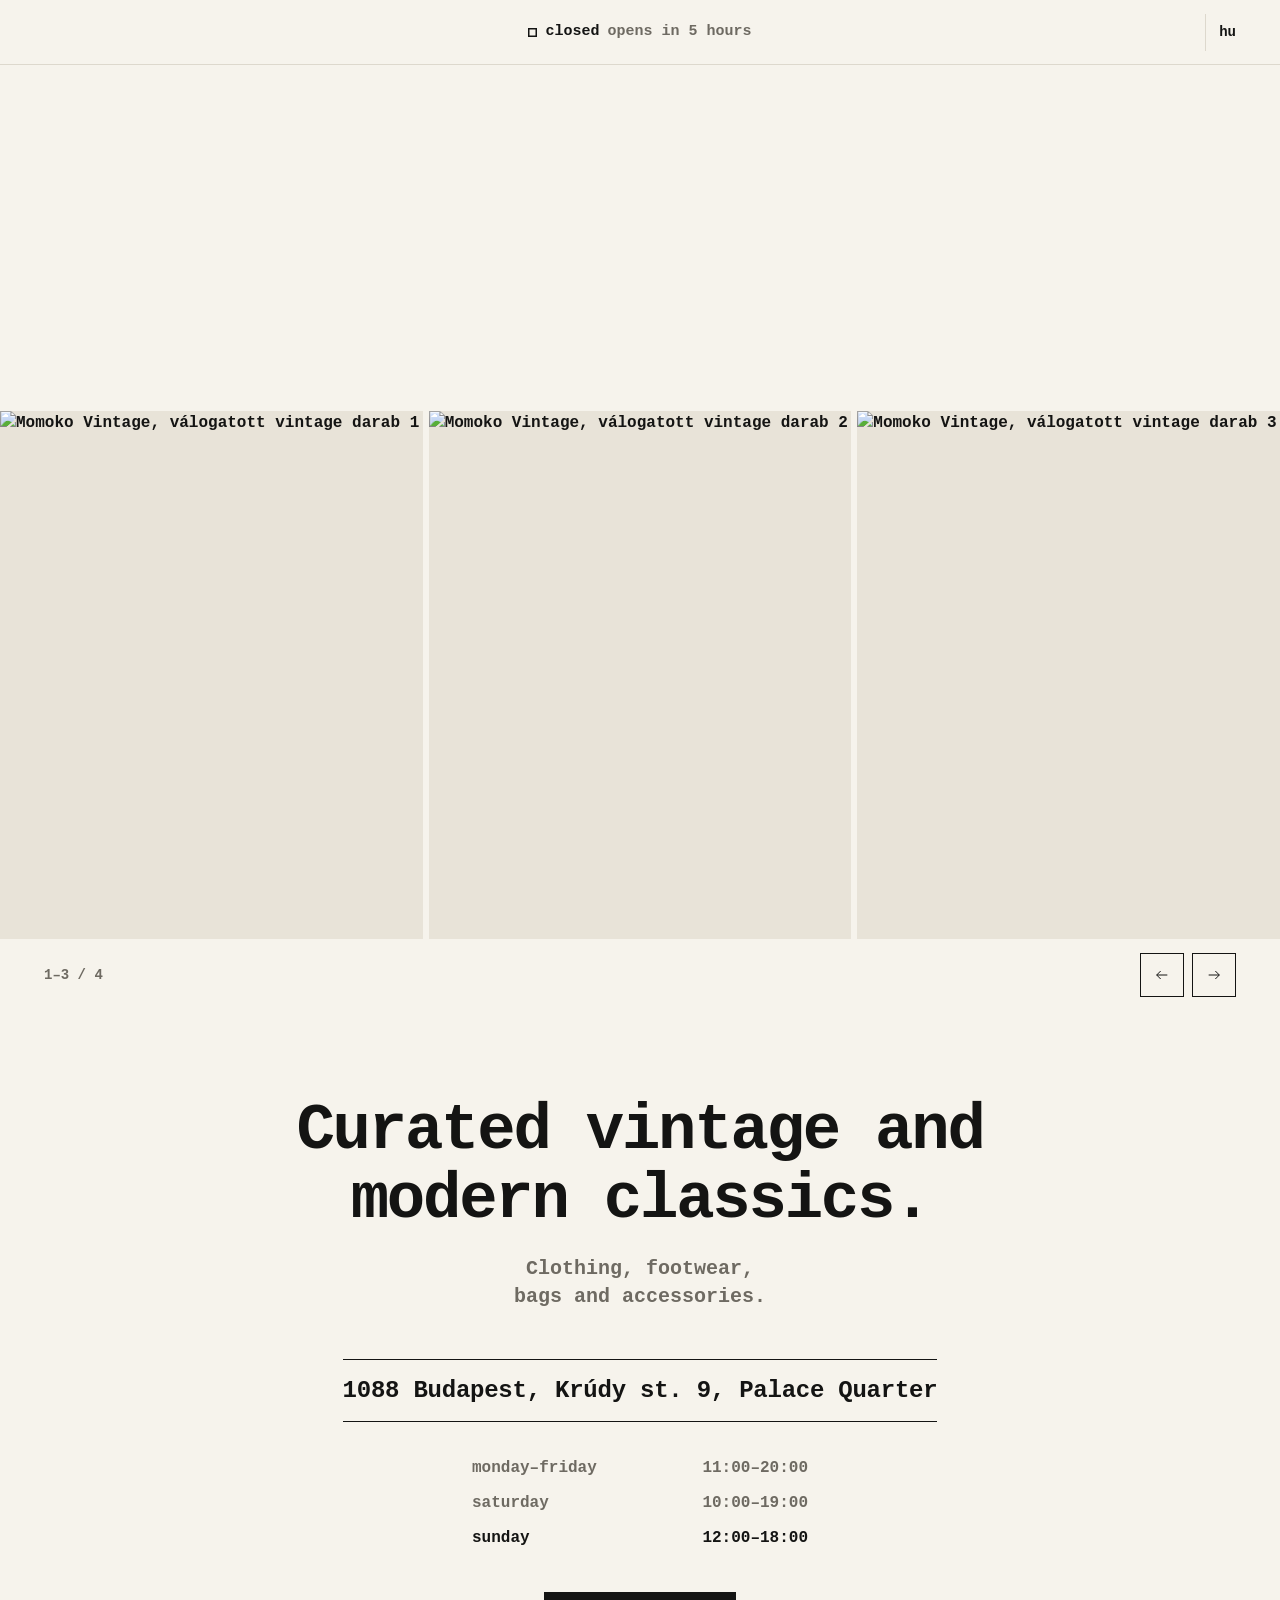
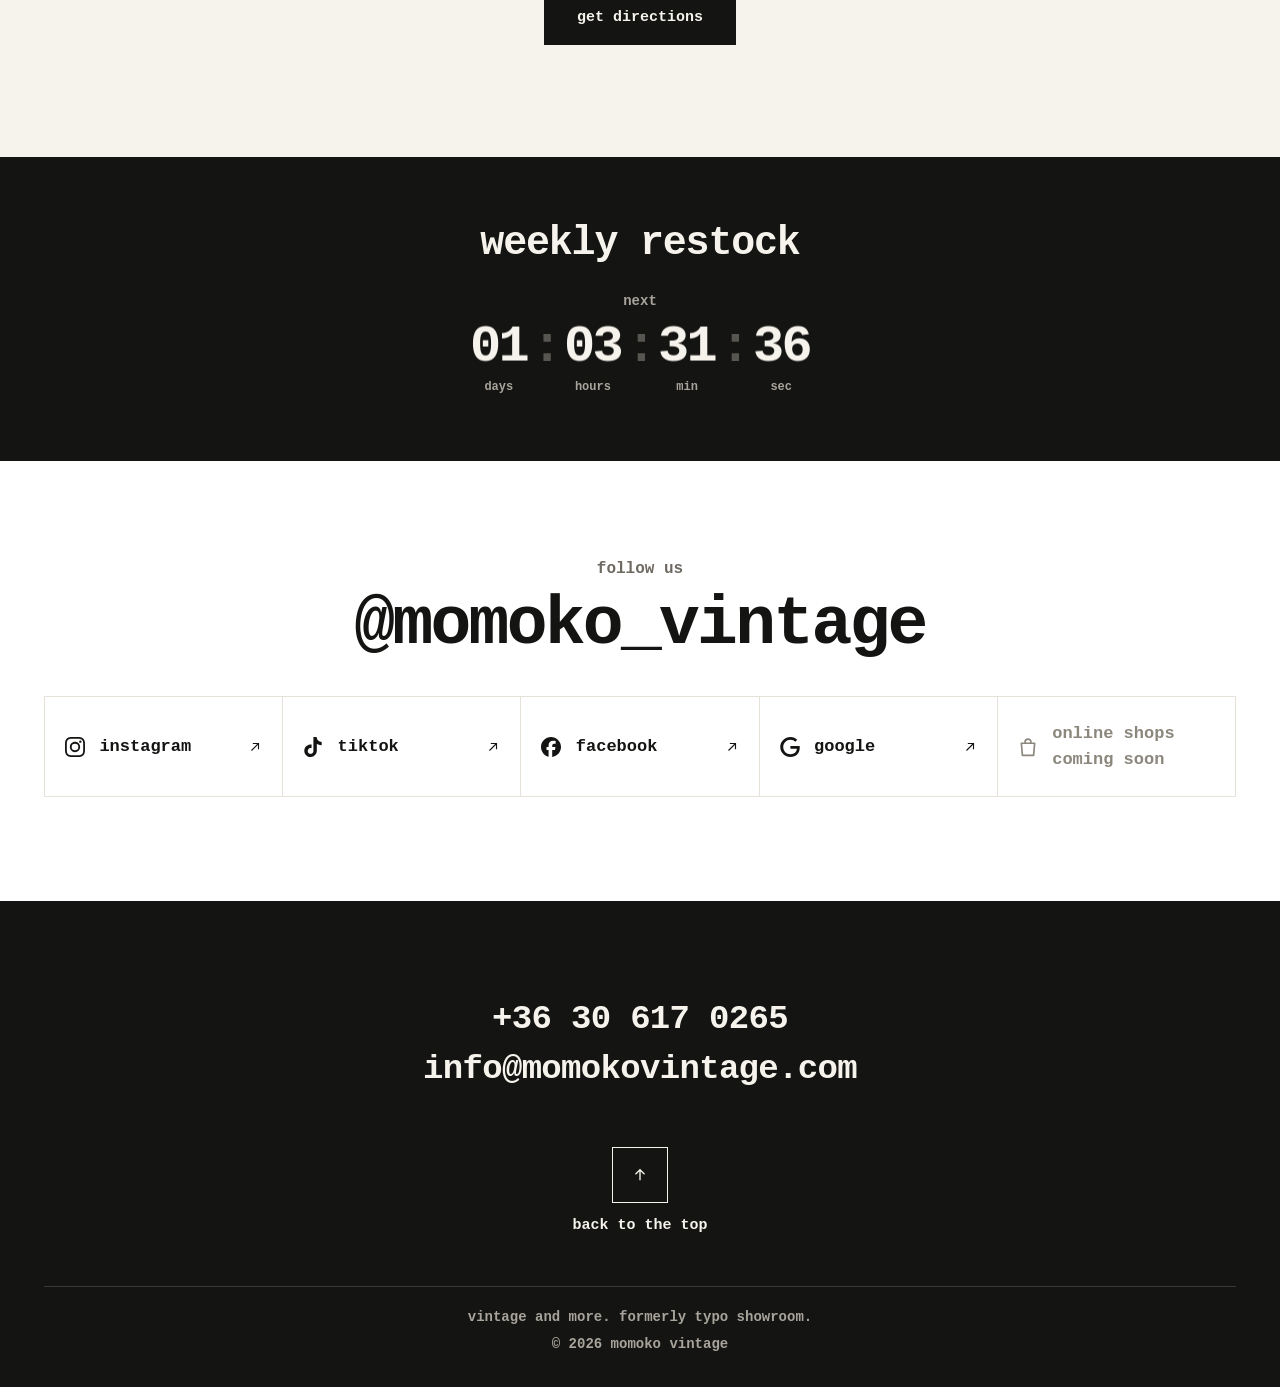
==== commit 2d70dd03: "Hide email from scrapers; self-host the font - Footer email link is assembled by script, so the addr" ====
--- a/site/index.html
+++ b/site/index.html
@@ -24,9 +24,6 @@
 <meta property="og:image:height" content="630">
 <meta property="og:image:alt" content="Momoko Vintage logó és egy vintage cipő">
 <meta name="twitter:card" content="summary_large_image">
-<link rel="preconnect" href="https://fonts.googleapis.com">
-<link rel="preconnect" href="https://fonts.gstatic.com" crossorigin>
-<link href="https://fonts.googleapis.com/css2?family=Courier+Prime:wght@400;700&display=swap" rel="stylesheet">
 <script type="application/ld+json">
 {
   "@context": "https://schema.org",
@@ -58,6 +55,12 @@
 }
 </script>
 <style>
+/* Courier Prime, self-hosted: only downloaded on devices without Courier New (mostly Android) */
+@font-face { font-family: "Courier Prime"; font-style: normal; font-weight: 400; font-display: swap; src: url(/fonts/courier-prime-latin-400-normal.woff2) format("woff2"); unicode-range: U+0000-00FF,U+0131,U+0152-0153,U+02BB-02BC,U+02C6,U+02DA,U+02DC,U+0304,U+0308,U+0329,U+2000-206F,U+20AC,U+2122,U+2191,U+2193,U+2212,U+2215,U+FEFF,U+FFFD; }
+@font-face { font-family: "Courier Prime"; font-style: normal; font-weight: 400; font-display: swap; src: url(/fonts/courier-prime-latin-ext-400-normal.woff2) format("woff2"); unicode-range: U+0100-02BA,U+02BD-02C5,U+02C7-02CC,U+02CE-02D7,U+02DD-02FF,U+0304,U+0308,U+0329,U+1D00-1DBF,U+1E00-1E9F,U+1EF2-1EFF,U+2020,U+20A0-20AB,U+20AD-20C0,U+2113,U+2C60-2C7F,U+A720-A7FF; }
+@font-face { font-family: "Courier Prime"; font-style: normal; font-weight: 700; font-display: swap; src: url(/fonts/courier-prime-latin-700-normal.woff2) format("woff2"); unicode-range: U+0000-00FF,U+0131,U+0152-0153,U+02BB-02BC,U+02C6,U+02DA,U+02DC,U+0304,U+0308,U+0329,U+2000-206F,U+20AC,U+2122,U+2191,U+2193,U+2212,U+2215,U+FEFF,U+FFFD; }
+@font-face { font-family: "Courier Prime"; font-style: normal; font-weight: 700; font-display: swap; src: url(/fonts/courier-prime-latin-ext-700-normal.woff2) format("woff2"); unicode-range: U+0100-02BA,U+02BD-02C5,U+02C7-02CC,U+02CE-02D7,U+02DD-02FF,U+0304,U+0308,U+0329,U+1D00-1DBF,U+1E00-1E9F,U+1EF2-1EFF,U+2020,U+20A0-20AB,U+20AD-20C0,U+2113,U+2C60-2C7F,U+A720-A7FF; }
+
 /* Momoko Vintage, Nov 2026.
    One voice: lower case like the logo, bold courier, off-white / white / black,
    square corners. The one loud element is the restock countdown. */
@@ -581,7 +584,7 @@
   <div class="wrap">
     <p class="contact">
       <a href="tel:+36306170265">+36 30 617 0265</a>
-      <a href="mailto:info@momokovintage.com">info@momokovintage.com</a>
+      <a class="js-mail" data-u="info" data-d="momokovintage.com" href="#">info [at] momokovintage.com</a>
     </p>
     <button class="back-top" type="button" data-top>
       <span class="sq" aria-hidden="true"><span class="arr"><svg viewBox="0 0 24 24"><path d="M12 19V5M6 11l6-6 6 6"/></svg></span></span>
@@ -628,6 +631,11 @@
   var bot = /bot|crawl|spider|slurp|google|bing|yandex|duckduck|facebookexternalhit/i.test(navigator.userAgent || '');
   if (!bot && lang === 'hu' && (navigator.language || '').toLowerCase().indexOf('hu') !== 0) { lang = 'en'; apply('en'); }
   document.getElementById('year').textContent = new Date().getFullYear();
+  /* email link is assembled here so address-harvesting bots don't find it in the page source */
+  document.querySelectorAll('.js-mail').forEach(function (a) {
+    var m = a.getAttribute('data-u') + '@' + a.getAttribute('data-d');
+    a.href = 'mailto:' + m; a.textContent = m;
+  });
   var top = document.querySelector('.top'), brand = document.getElementById('brand');
   if (top && brand && 'IntersectionObserver' in window) {
     new IntersectionObserver(function (e) {
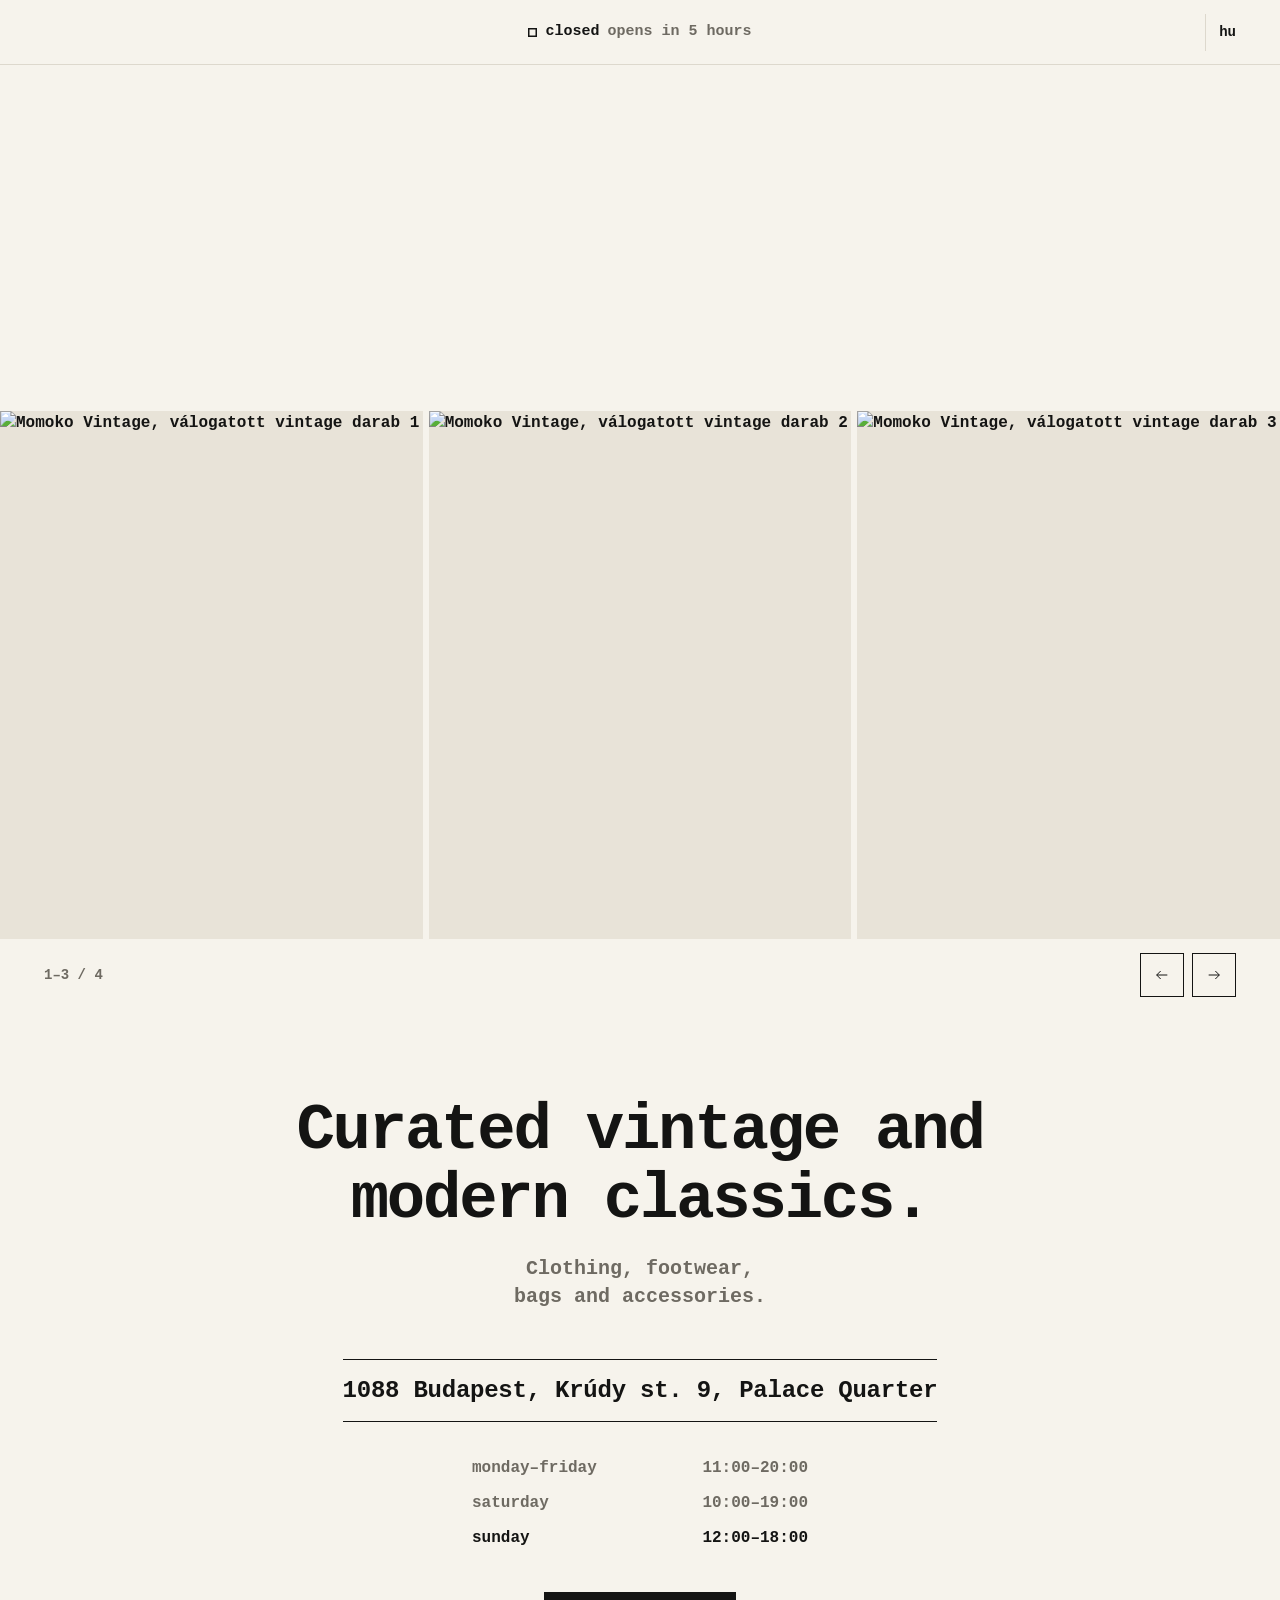
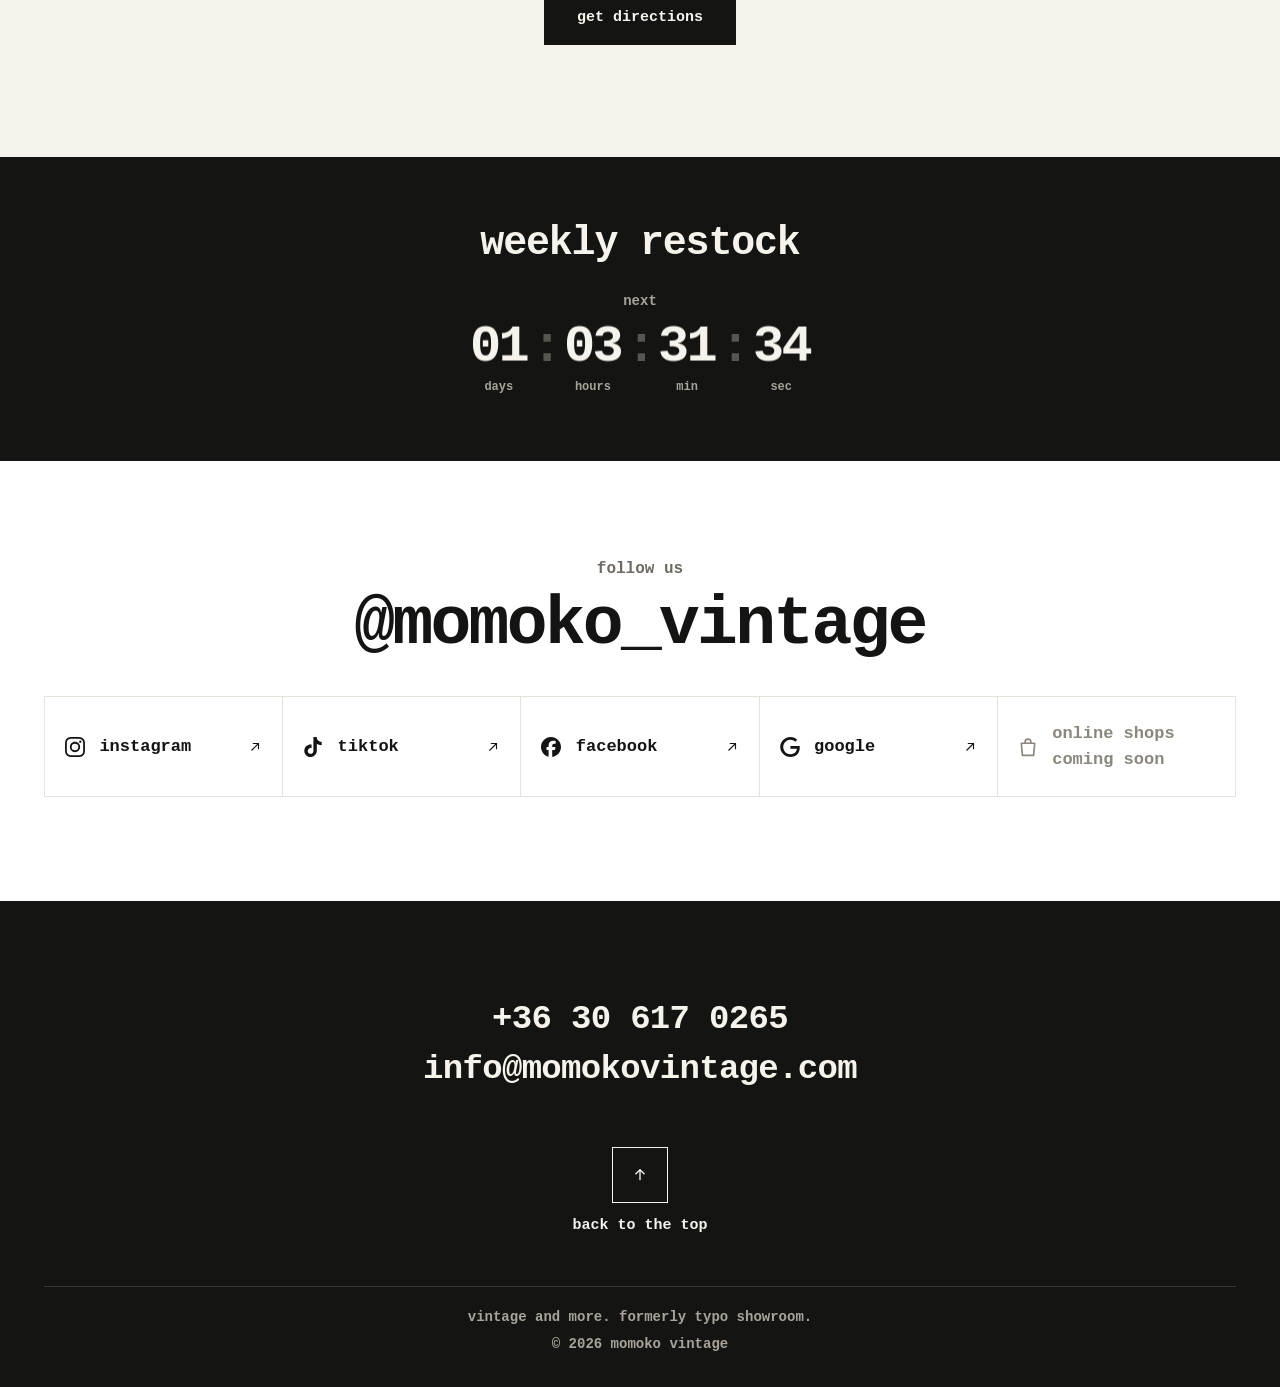
==== commit f9e89ca0: "Animated sale poster in the carousel (plays when in view, still for reduced motion) Co-Authored-By: " ====
--- a/site/index.html
+++ b/site/index.html
@@ -160,6 +160,7 @@
   aspect-ratio: 4 / 5; background: #E8E3D8; overflow: hidden;
 }
 .slide img { width: 100%; height: 100%; object-fit: cover; object-position: center 35%; }
+.slide video { display: block; width: 100%; height: 100%; object-fit: cover; }
 .g-bar {
   display: flex; align-items: center; justify-content: space-between;
   padding-top: 0.85rem; min-height: 40px;
@@ -485,6 +486,7 @@
        Kept outside POOL so new photo uploads don't remove it; after `until` it hides itself. */
     var FEATURE = {
       name: 'sale-20261127-mono.webp',
+      video: 'sale-20261127-motion.mp4',  /* optional: plays once when the poster comes into view; the still above is its poster and the reduced-motion fallback */
       until: Date.UTC(2026, 10, 29),
       alt: { hu: 'Momoko Vintage: 30% kedvezmény mindenre, péntek–szombat, november 27–28.',
              en: 'Momoko Vintage: 30% off everything, Friday and Saturday, 27–28 November.' }
@@ -506,9 +508,36 @@
       n = order.length;
     }
 
+    var still = window.matchMedia && window.matchMedia('(prefers-reduced-motion: reduce)').matches;
     order.forEach(function (name, i) {
       var fig = document.createElement('figure');
       fig.className = 'slide';
+      if (FEATURE && name === FEATURE.name && FEATURE.video && !still) {
+        var vid = document.createElement('video');
+        vid.muted = true; vid.setAttribute('muted', '');
+        vid.playsInline = true; vid.setAttribute('playsinline', '');
+        vid.preload = 'auto';
+        vid.poster = '/img/' + name;
+        vid.src = '/img/' + FEATURE.video;
+        vid.width = 1080; vid.height = 1350;
+        vid.setAttribute('role', 'img');
+        vid.setAttribute('aria-label', FEATURE.alt[document.documentElement.lang === 'en' ? 'en' : 'hu']);
+        fig.appendChild(vid);
+        track.appendChild(fig);
+        /* play from the start each time the poster comes back into view; then it rests on the last frame */
+        if ('IntersectionObserver' in window) {
+          var ready = true;
+          new IntersectionObserver(function (es) {
+            es.forEach(function (e) {
+              if (e.intersectionRatio >= 0.6 && ready) {
+                ready = false; vid.currentTime = 0;
+                var p = vid.play(); if (p && p.catch) p.catch(function () {});
+              } else if (e.intersectionRatio < 0.1) ready = true;
+            });
+          }, { threshold: [0, 0.1, 0.6] }).observe(vid);
+        } else { vid.autoplay = true; }
+        return;
+      }
       var img = document.createElement('img');
       img.src = '/img/' + name;
       img.width = 1080; img.height = 1350;
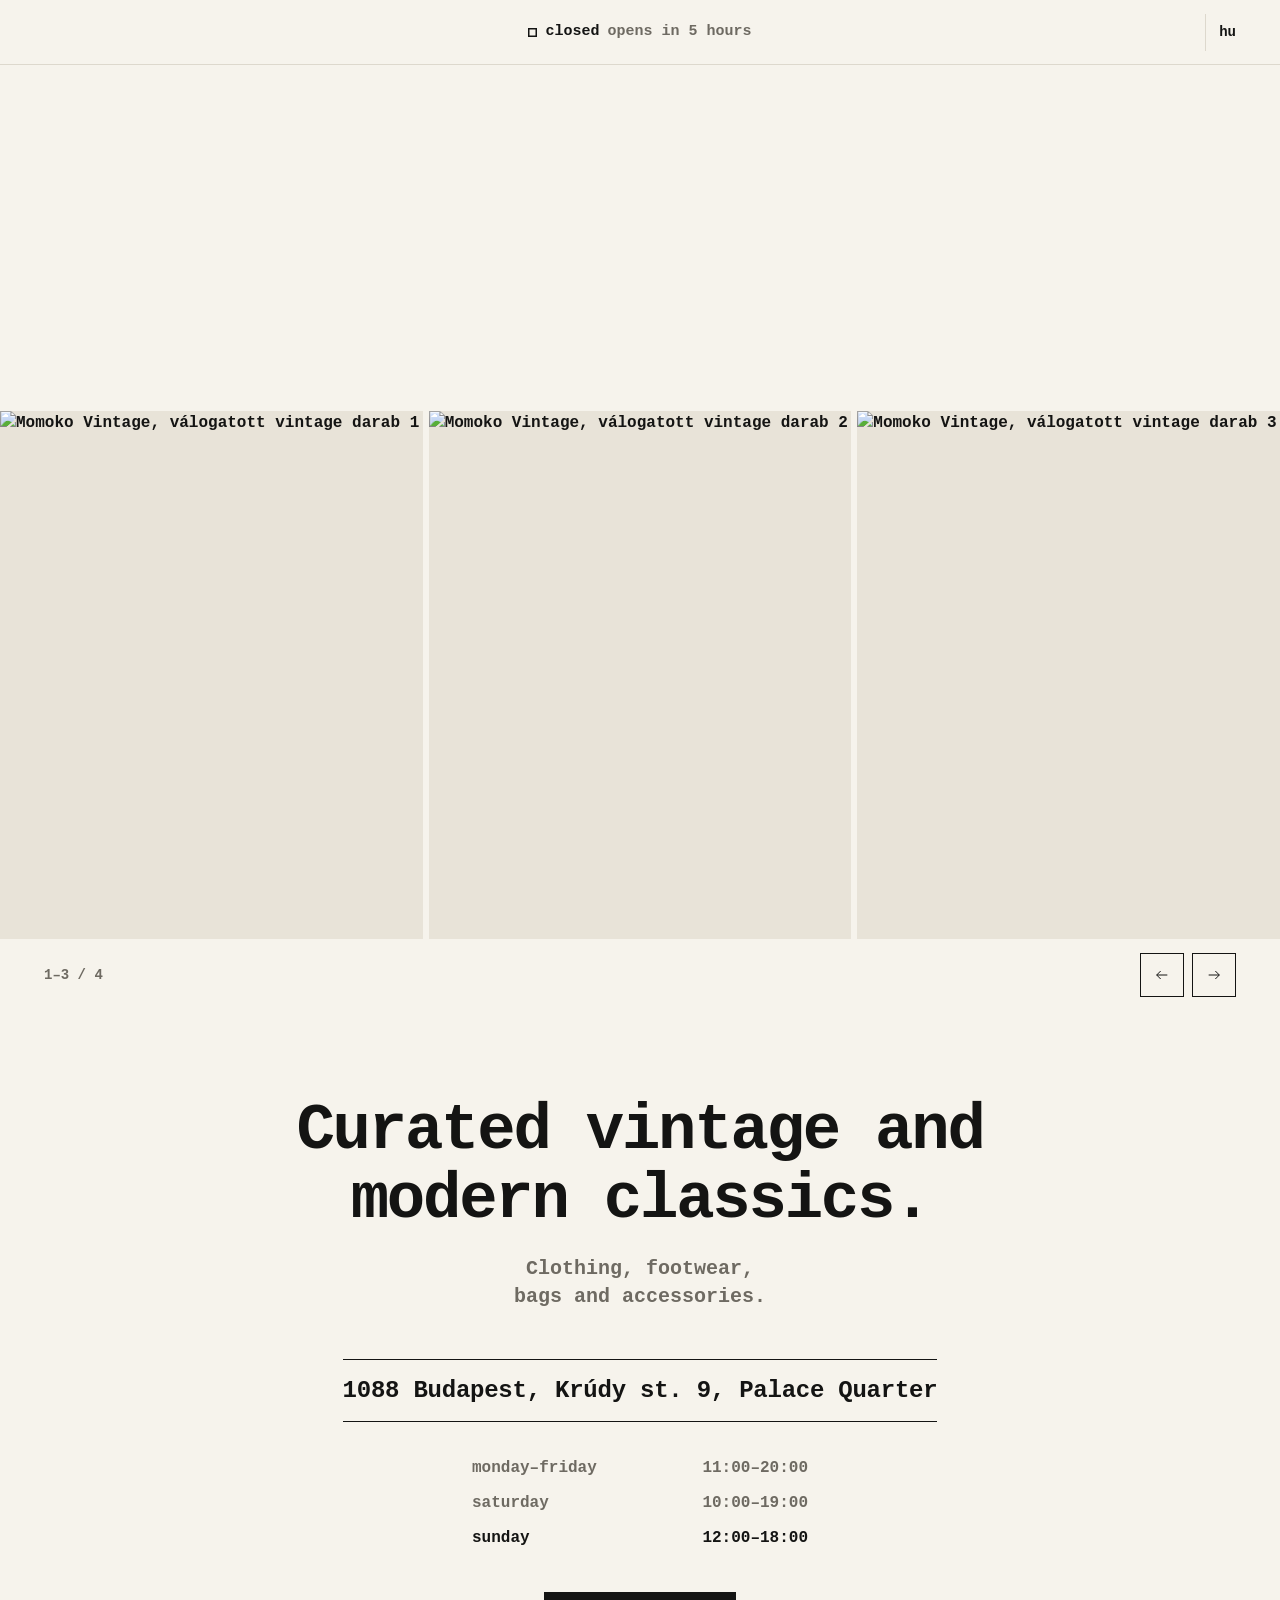
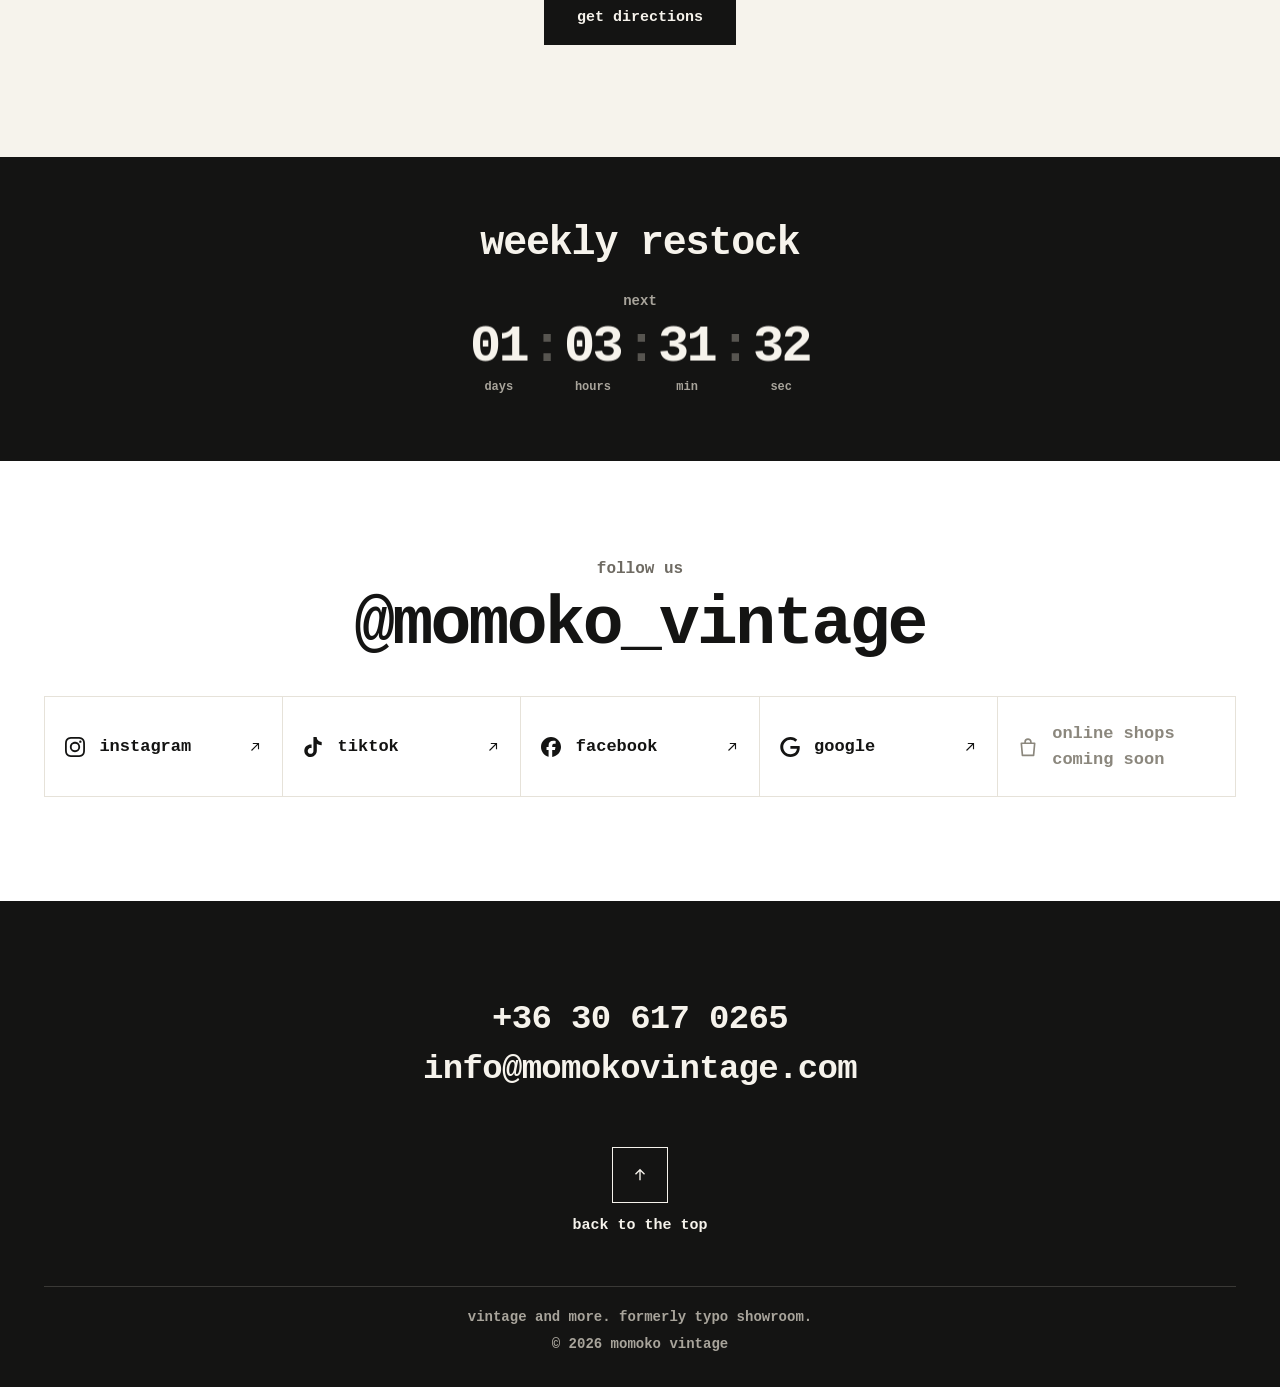
==== commit 5a8ec9c5: "Poster video: start after the intro curtain; hold the carousel while it plays Co-Authored-By: Claude" ====
--- a/site/index.html
+++ b/site/index.html
@@ -509,6 +509,7 @@
     }
 
     var still = window.matchMedia && window.matchMedia('(prefers-reduced-motion: reduce)').matches;
+    var featVid = null, holdUntil = 0;
     order.forEach(function (name, i) {
       var fig = document.createElement('figure');
       fig.className = 'slide';
@@ -524,17 +525,25 @@
         vid.setAttribute('aria-label', FEATURE.alt[document.documentElement.lang === 'en' ? 'en' : 'hu']);
         fig.appendChild(vid);
         track.appendChild(fig);
-        /* play from the start each time the poster comes back into view; then it rests on the last frame */
+        /* play from the start each time the poster comes back into view (never behind the
+           opening logo curtain); then it rests on the last frame */
+        featVid = vid;
+        vid.addEventListener('ended', function () { holdUntil = Date.now() + 2500; });
         if ('IntersectionObserver' in window) {
-          var ready = true;
+          var ready = true, seen = 0, root = document.documentElement;
+          var maybePlay = function () {
+            if (!ready || seen < 0.6 || root.classList.contains('intro')) return;
+            ready = false; vid.currentTime = 0;
+            var p = vid.play(); if (p && p.catch) p.catch(function () { ready = true; });
+          };
           new IntersectionObserver(function (es) {
             es.forEach(function (e) {
-              if (e.intersectionRatio >= 0.6 && ready) {
-                ready = false; vid.currentTime = 0;
-                var p = vid.play(); if (p && p.catch) p.catch(function () {});
-              } else if (e.intersectionRatio < 0.1) ready = true;
+              seen = e.intersectionRatio;
+              if (seen < 0.1) { ready = true; if (!vid.paused) vid.pause(); }
+              maybePlay();
             });
           }, { threshold: [0, 0.1, 0.6] }).observe(vid);
+          new MutationObserver(maybePlay).observe(root, { attributes: true, attributeFilter: ['class'] });
         } else { vid.autoplay = true; }
         return;
       }
@@ -589,6 +598,8 @@
     function stop() { clearInterval(timer); timer = null; }
     ['pointerdown', 'touchstart', 'wheel'].forEach(function (t) { track.addEventListener(t, stop, { passive: true }); });
     if (!reduce) timer = setInterval(function () {
+      /* wait while the poster video plays, and let its last frame sit for a moment */
+      if (featVid && ((!featVid.paused && !featVid.ended) || Date.now() < holdUntil)) return;
       if (!document.hidden && track.scrollWidth > track.clientWidth + 4) go(index() + 1);
     }, 5000);
   })();
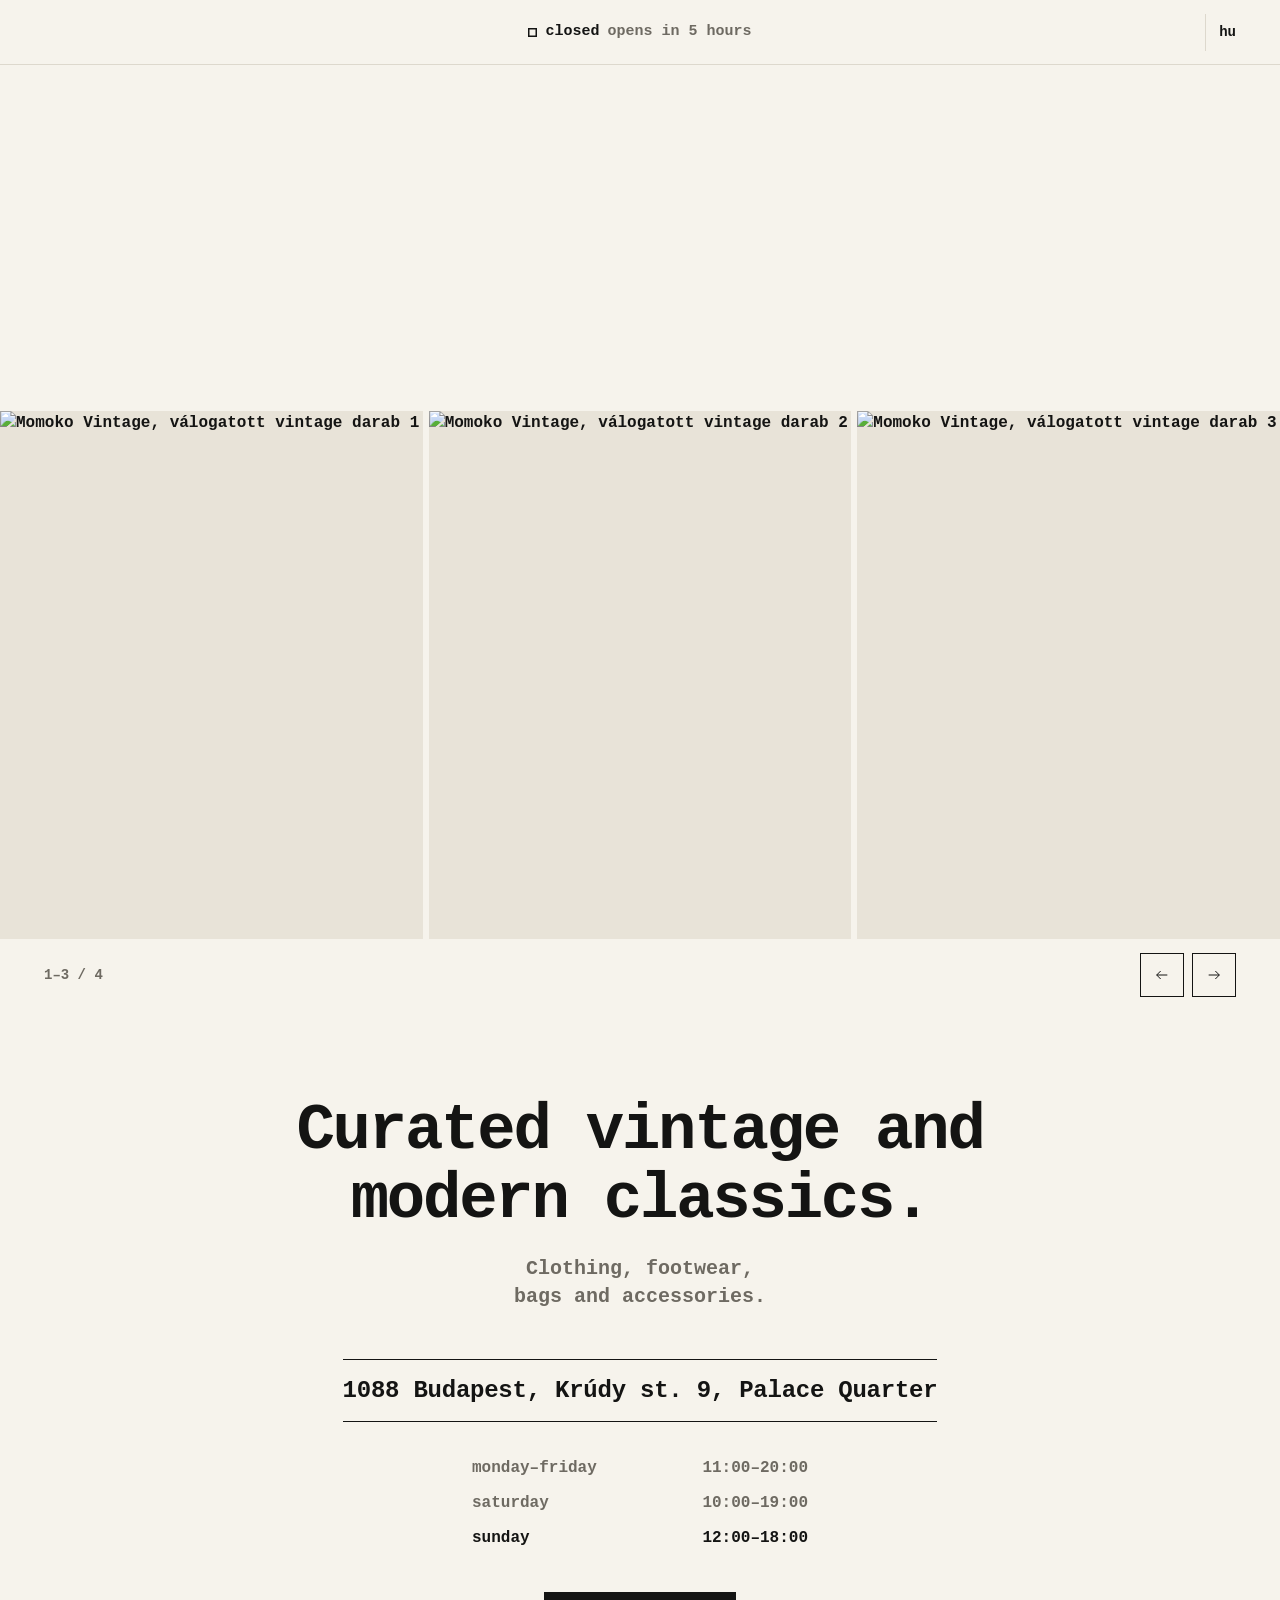
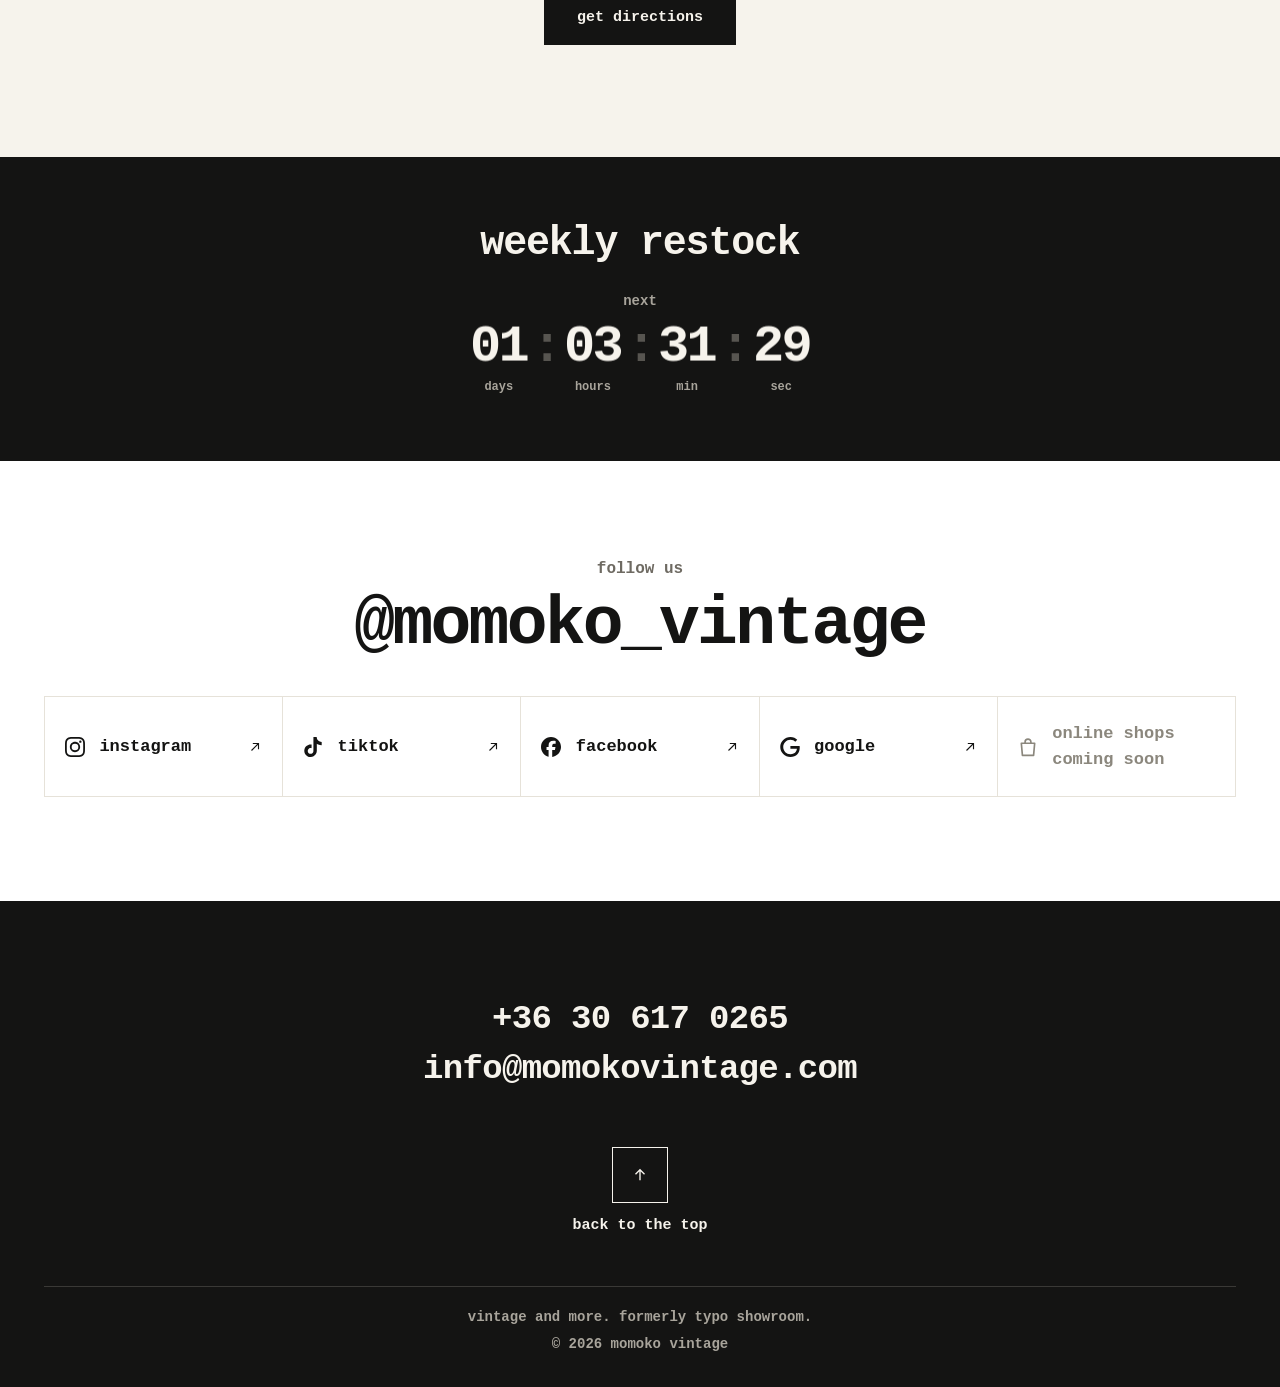
==== commit 2bcf217e: "Desktop: keep the poster video in the middle; video at full 1080x1350 Co-Authored-By: Claude Opus 5." ====
--- a/site/index.html
+++ b/site/index.html
@@ -501,9 +501,10 @@
     var today = Date.UTC(now.getFullYear(), now.getMonth(), now.getDate());
     var first = Math.max(0, Math.floor((today - START) / 86400000 / 3)) % n;
     var order = POOL.slice(first).concat(POOL.slice(0, first));
+    var wide = false;
     if (FEATURE && today < FEATURE.until) {
       /* phones (one photo at a time): first slide; desktop (three in a row): the middle one */
-      var wide = window.matchMedia && window.matchMedia('(min-width: 760px)').matches;
+      wide = window.matchMedia && window.matchMedia('(min-width: 760px)').matches;
       order.splice(wide ? Math.min(1, order.length) : 0, 0, FEATURE.name);
       n = order.length;
     }
@@ -598,7 +599,9 @@
     function stop() { clearInterval(timer); timer = null; }
     ['pointerdown', 'touchstart', 'wheel'].forEach(function (t) { track.addEventListener(t, stop, { passive: true }); });
     if (!reduce) timer = setInterval(function () {
-      /* wait while the poster video plays, and let its last frame sit for a moment */
+      /* desktop: the poster video stays in the middle, so no auto-advance while it is featured */
+      if (featVid && wide) return;
+      /* phones: wait while the poster video plays, and let its last frame sit for a moment */
       if (featVid && ((!featVid.paused && !featVid.ended) || Date.now() < holdUntil)) return;
       if (!document.hidden && track.scrollWidth > track.clientWidth + 4) go(index() + 1);
     }, 5000);
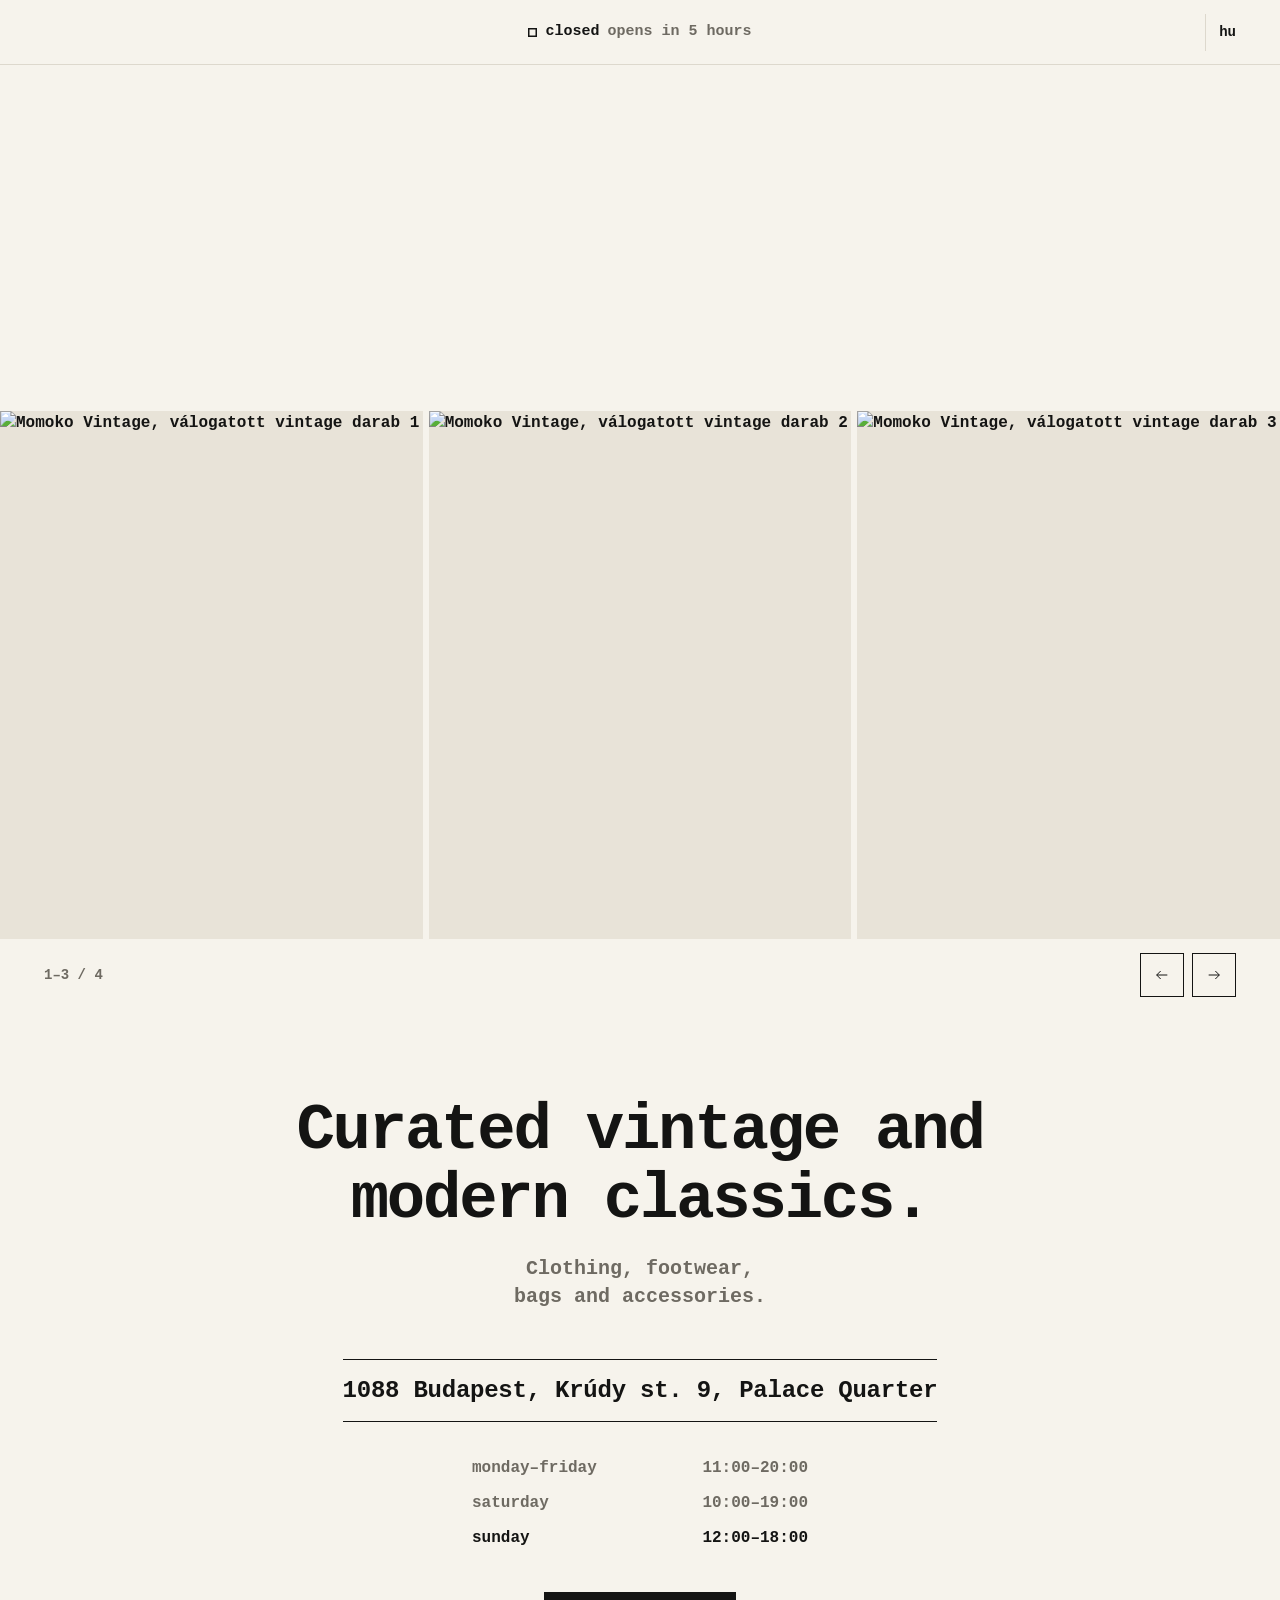
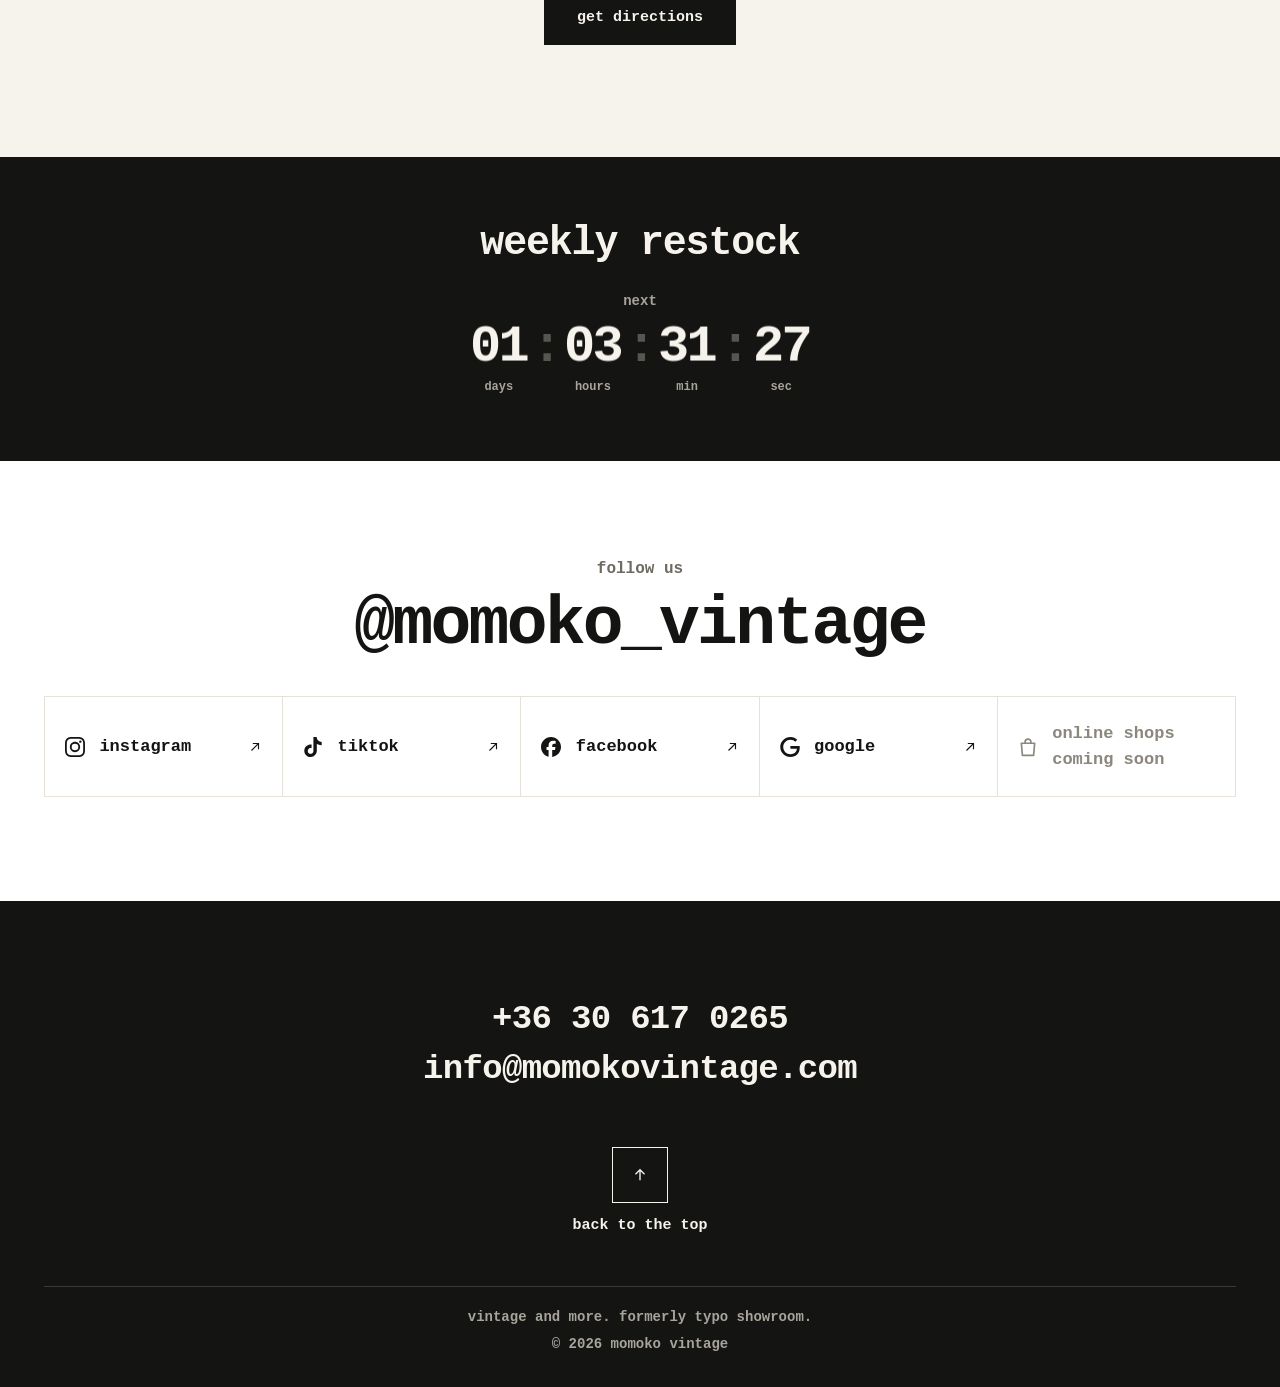
==== commit cdf21626: "Poster video: reliable start on phones (blocked autoplay, back/forward, layout shifts) Co-Authored-B" ====
--- a/site/index.html
+++ b/site/index.html
@@ -510,7 +510,7 @@
     }
 
     var still = window.matchMedia && window.matchMedia('(prefers-reduced-motion: reduce)').matches;
-    var featVid = null, holdUntil = 0;
+    var featVid = null, holdUntil = 0, playedOnce = false;
     order.forEach(function (name, i) {
       var fig = document.createElement('figure');
       fig.className = 'slide';
@@ -529,23 +529,51 @@
         /* play from the start each time the poster comes back into view (never behind the
            opening logo curtain); then it rests on the last frame */
         featVid = vid;
-        vid.addEventListener('ended', function () { holdUntil = Date.now() + 2500; });
-        if ('IntersectionObserver' in window) {
-          var ready = true, seen = 0, root = document.documentElement;
-          var maybePlay = function () {
-            if (!ready || seen < 0.6 || root.classList.contains('intro')) return;
-            ready = false; vid.currentTime = 0;
-            var p = vid.play(); if (p && p.catch) p.catch(function () { ready = true; });
-          };
-          new IntersectionObserver(function (es) {
-            es.forEach(function (e) {
-              seen = e.intersectionRatio;
-              if (seen < 0.1) { ready = true; if (!vid.paused) vid.pause(); }
-              maybePlay();
-            });
-          }, { threshold: [0, 0.1, 0.6] }).observe(vid);
+        vid.addEventListener('ended', function () { playedOnce = true; holdUntil = Date.now() + 2500; });
+        /* Robust start: decide from the element's real position every time (not from a stored
+           threshold), retry after a blocked autoplay (iPhone Low Power Mode, in-app browsers) on the
+           first touch, rewind safely, and restart when the page comes back from the back/forward cache. */
+        (function () {
+          var root = document.documentElement, ready = true;
+          function shown() {
+            var r = vid.getBoundingClientRect();
+            if (!r.width || !r.height) return 0;
+            var w = Math.min(r.right, innerWidth) - Math.max(r.left, 0);
+            var h = Math.min(r.bottom, innerHeight) - Math.max(r.top, 0);
+            return w > 0 && h > 0 ? (w * h) / (r.width * r.height) : 0;
+          }
+          function rewind() { try { if (vid.currentTime > 0) vid.currentTime = 0; } catch (e) {} }
+          function maybePlay() {
+            if (document.hidden || root.classList.contains('intro')) return;
+            var v = shown();
+            if (v < 0.1) { if (!vid.paused) vid.pause(); ready = true; return; }
+            if (!ready || v < 0.5 || (!vid.paused && !vid.ended)) return;
+            ready = false; rewind();
+            var p = vid.play();
+            if (p && p.catch) p.catch(function () { ready = true; });
+          }
+          if ('IntersectionObserver' in window) {
+            new IntersectionObserver(maybePlay, { threshold: [0, 0.1, 0.25, 0.5, 0.75, 1] }).observe(vid);
+          }
           new MutationObserver(maybePlay).observe(root, { attributes: true, attributeFilter: ['class'] });
-        } else { vid.autoplay = true; }
+          ['loadedmetadata', 'canplay'].forEach(function (t) { vid.addEventListener(t, maybePlay); });
+          var raf2;
+          function soon() { cancelAnimationFrame(raf2); raf2 = requestAnimationFrame(maybePlay); }
+          track.addEventListener('scroll', soon, { passive: true });
+          addEventListener('scroll', soon, { passive: true });
+          addEventListener('resize', soon);
+          document.addEventListener('visibilitychange', maybePlay);
+          /* a touch counts as permission to play where autoplay was refused */
+          ['touchend', 'pointerup', 'keydown'].forEach(function (t) {
+            addEventListener(t, function () { if (vid.paused && !vid.ended) { ready = true; maybePlay(); } }, { passive: true });
+          });
+          addEventListener('pageshow', function (e) { if (e.persisted) { ready = true; rewind(); maybePlay(); } });
+          /* safety net for the first 20 s: if it should be playing but isn't, try again */
+          var tries = 0, watch = setInterval(function () {
+            if (++tries > 20 || vid.ended || (!vid.paused && vid.currentTime > 0)) { if (tries > 20 || vid.ended) clearInterval(watch); return; }
+            if (vid.paused && vid.currentTime === 0) { ready = true; maybePlay(); }
+          }, 1000);
+        })();
         return;
       }
       var img = document.createElement('img');
@@ -601,8 +629,9 @@
     if (!reduce) timer = setInterval(function () {
       /* desktop: the poster video stays in the middle, so no auto-advance while it is featured */
       if (featVid && wide) return;
-      /* phones: wait while the poster video plays, and let its last frame sit for a moment */
-      if (featVid && ((!featVid.paused && !featVid.ended) || Date.now() < holdUntil)) return;
+      /* phones: stay on the poster until its motion has played once (also when autoplay was
+         blocked and is waiting for a tap), then let the last frame sit for a moment */
+      if (featVid && (!playedOnce || (!featVid.paused && !featVid.ended) || Date.now() < holdUntil)) return;
       if (!document.hidden && track.scrollWidth > track.clientWidth + 4) go(index() + 1);
     }, 5000);
   })();
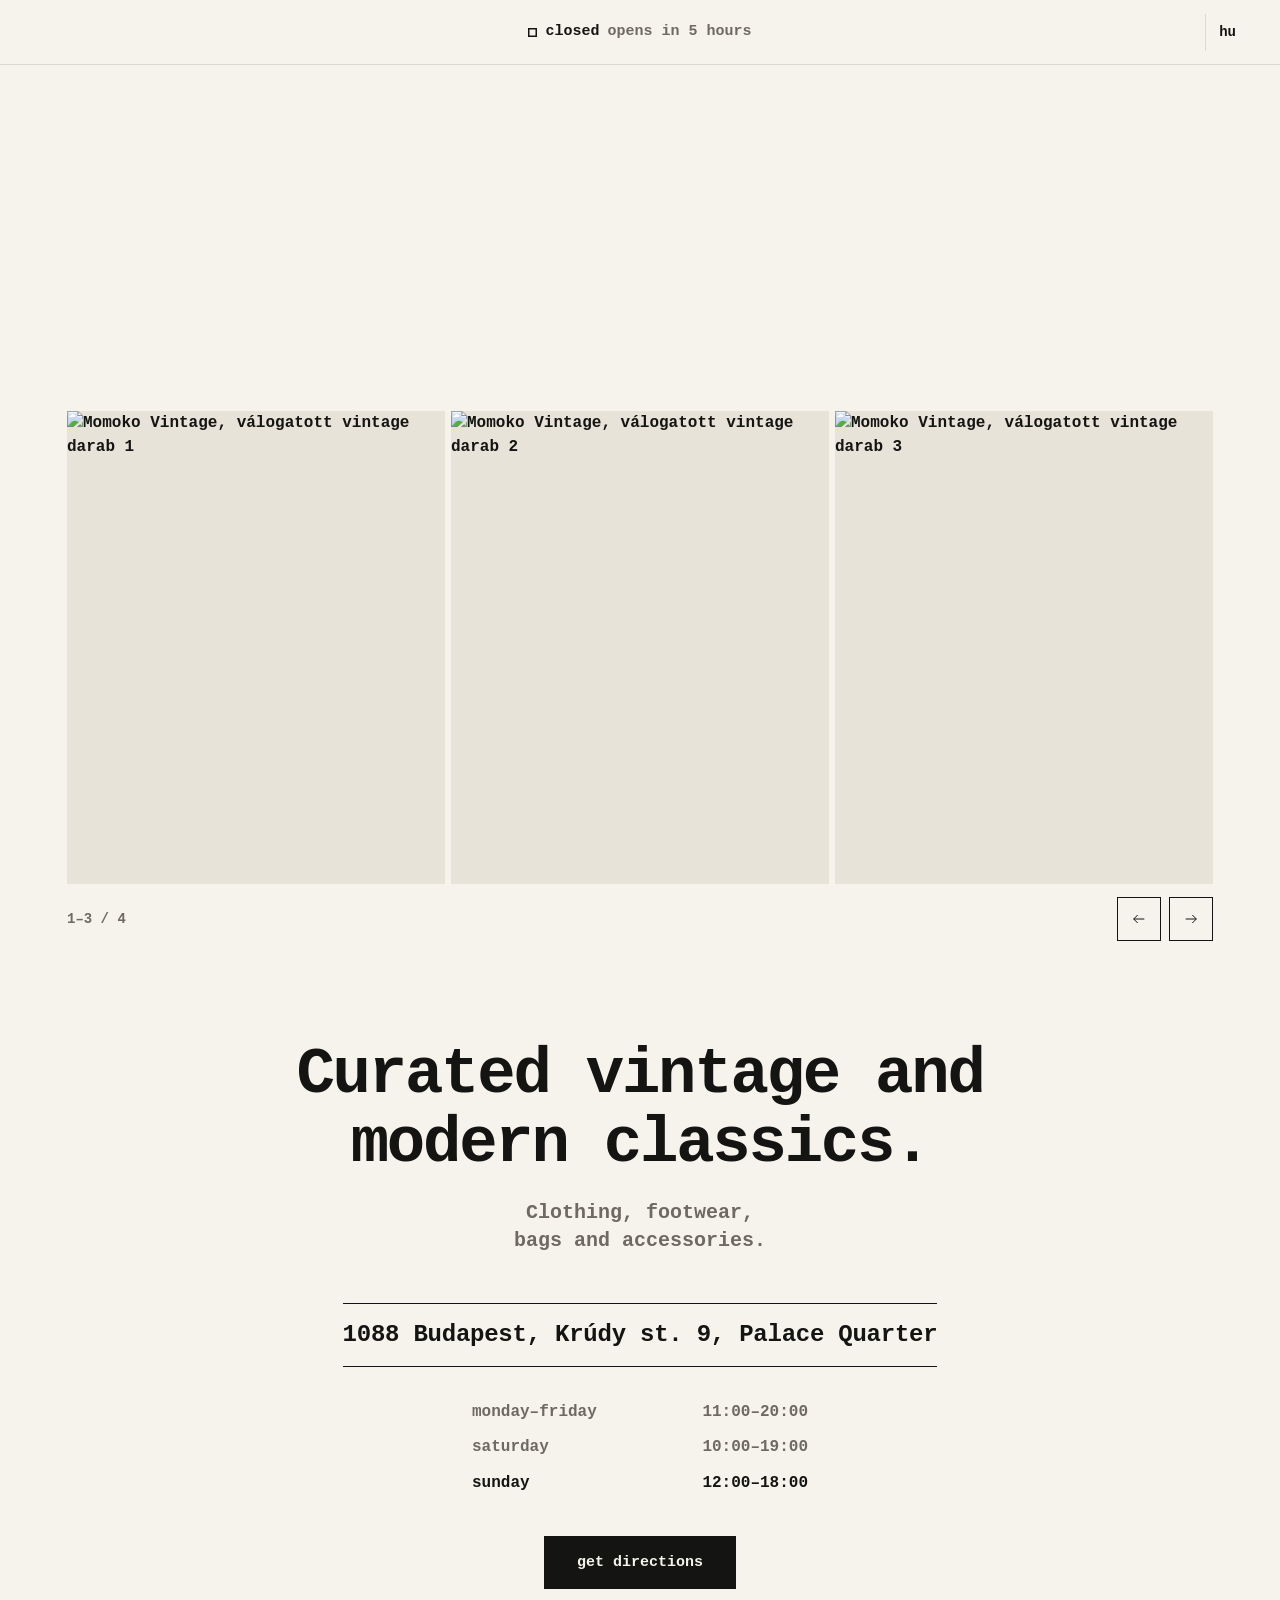
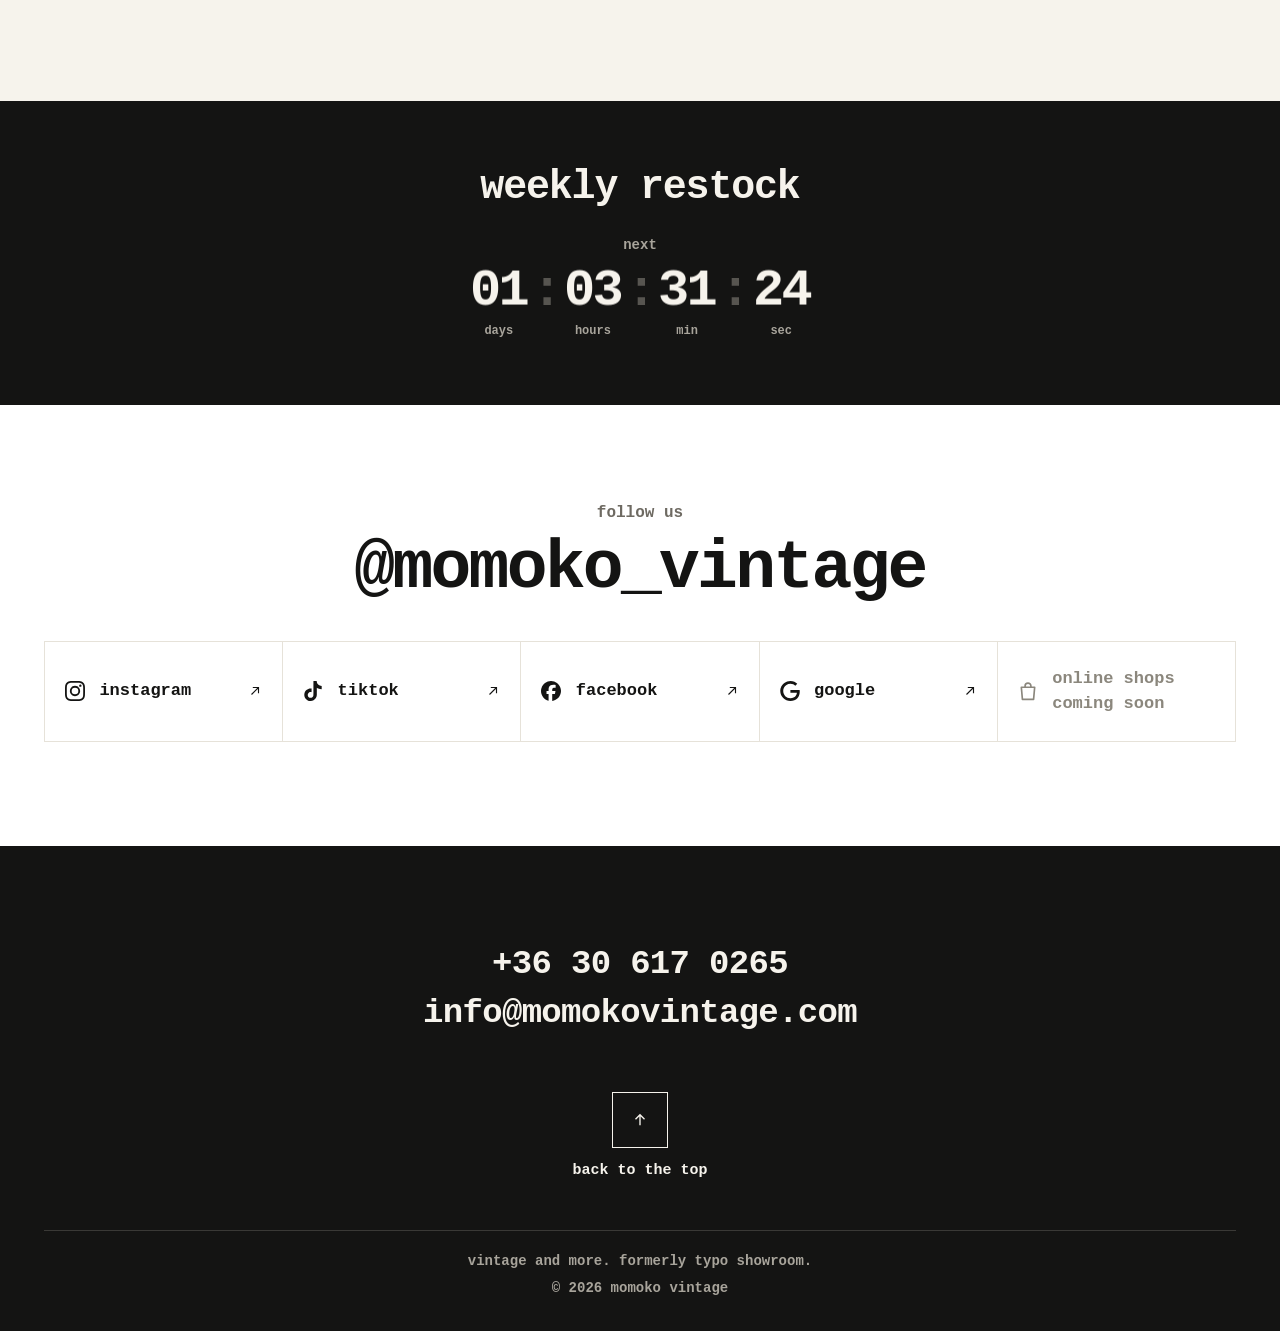
==== commit 442c015c: "Desktop: fit the photo row to the screen so the whole poster is visible Co-Authored-By: Claude Opus " ====
--- a/site/index.html
+++ b/site/index.html
@@ -160,7 +160,9 @@
   aspect-ratio: 4 / 5; background: #E8E3D8; overflow: hidden;
 }
 .slide img { width: 100%; height: 100%; object-fit: cover; object-position: center 35%; }
-.slide video { display: block; width: 100%; height: 100%; object-fit: cover; }
+/* the poster video fills its 4:5 frame exactly in every browser (Safari sizes a video 2:1 until it loads) */
+.slide.is-video { position: relative; background: #E8E3D8 center / cover no-repeat; }
+.slide video { position: absolute; inset: 0; display: block; width: 100%; height: 100%; aspect-ratio: 4 / 5; object-fit: cover; object-position: center; background: transparent; }
 .g-bar {
   display: flex; align-items: center; justify-content: space-between;
   padding-top: 0.85rem; min-height: 40px;
@@ -367,6 +369,9 @@
   .brand-logo { width: min(100%, 30vh * 3.26); }
   .track { --gap: 6px; padding-inline: 0; scroll-padding-inline: 0; }
   .slide { flex-basis: calc((100% - 2 * var(--gap)) / 3); }
+  /* the row is sized so three 4:5 tiles fit under the logo on the first screen (set by the carousel script) */
+  .track { max-width: var(--row-w, none); margin-inline: auto; }
+  .g-bar { width: min(var(--row-w, 1280px), 100%); padding-inline: 0; }
   .g-btns { display: flex; }
   .intro { padding-block: 6rem 7rem; }
   .restock { padding-block: 4rem 4.25rem; }
@@ -524,6 +529,8 @@
         vid.width = 1080; vid.height = 1350;
         vid.setAttribute('role', 'img');
         vid.setAttribute('aria-label', FEATURE.alt[document.documentElement.lang === 'en' ? 'en' : 'hu']);
+        fig.classList.add('is-video');
+        fig.style.backgroundImage = 'url(/img/' + name + ')';
         fig.appendChild(vid);
         track.appendChild(fig);
         /* play from the start each time the poster comes back into view (never behind the
@@ -588,6 +595,30 @@
       track.appendChild(fig);
     });
 
+    /* desktop: shrink the row (never stretch it) so the whole 4:5 tiles, poster included,
+       are visible on the first screen below the logo */
+    var desk = window.matchMedia ? window.matchMedia('(min-width: 760px)') : null;
+    function fitRow() {
+      var gallery = track.parentElement;
+      if (!desk || !desk.matches) { gallery.style.removeProperty('--row-w'); return; }
+      gallery.style.removeProperty('--row-w');
+      /* distance from the top of the page (measured from the top bar, so the intro's
+         temporary 96px shift doesn't count) */
+      var head = document.querySelector('.top');
+      var top = track.getBoundingClientRect().top - (head ? head.getBoundingClientRect().top : -(window.scrollY || 0));
+      var avail = innerHeight - top - 16;
+      var g = parseFloat(getComputedStyle(track).columnGap) || 0;
+      var w = Math.max(3 * 220 + 2 * g, Math.floor(avail * 0.8) * 3 + 2 * g);
+      if (w < track.clientWidth - 1) gallery.style.setProperty('--row-w', w + 'px');
+    }
+    fitRow();
+    window.addEventListener('resize', function () { fitRow(); update(); });
+    if (document.fonts && document.fonts.ready) document.fonts.ready.then(function () { fitRow(); update(); });
+    /* the opening logo curtain shifts the layout while it plays: measure again once it is gone */
+    new MutationObserver(function () {
+      if (!document.documentElement.classList.contains('intro')) { fitRow(); update(); }
+    }).observe(document.documentElement, { attributes: true, attributeFilter: ['class'] });
+
     function gap() { return parseFloat(getComputedStyle(track).columnGap) || 0; }
     function step() { return track.firstElementChild.getBoundingClientRect().width + gap(); }
     function perView() { return Math.max(1, Math.floor((track.clientWidth + gap() + 2) / step())); }
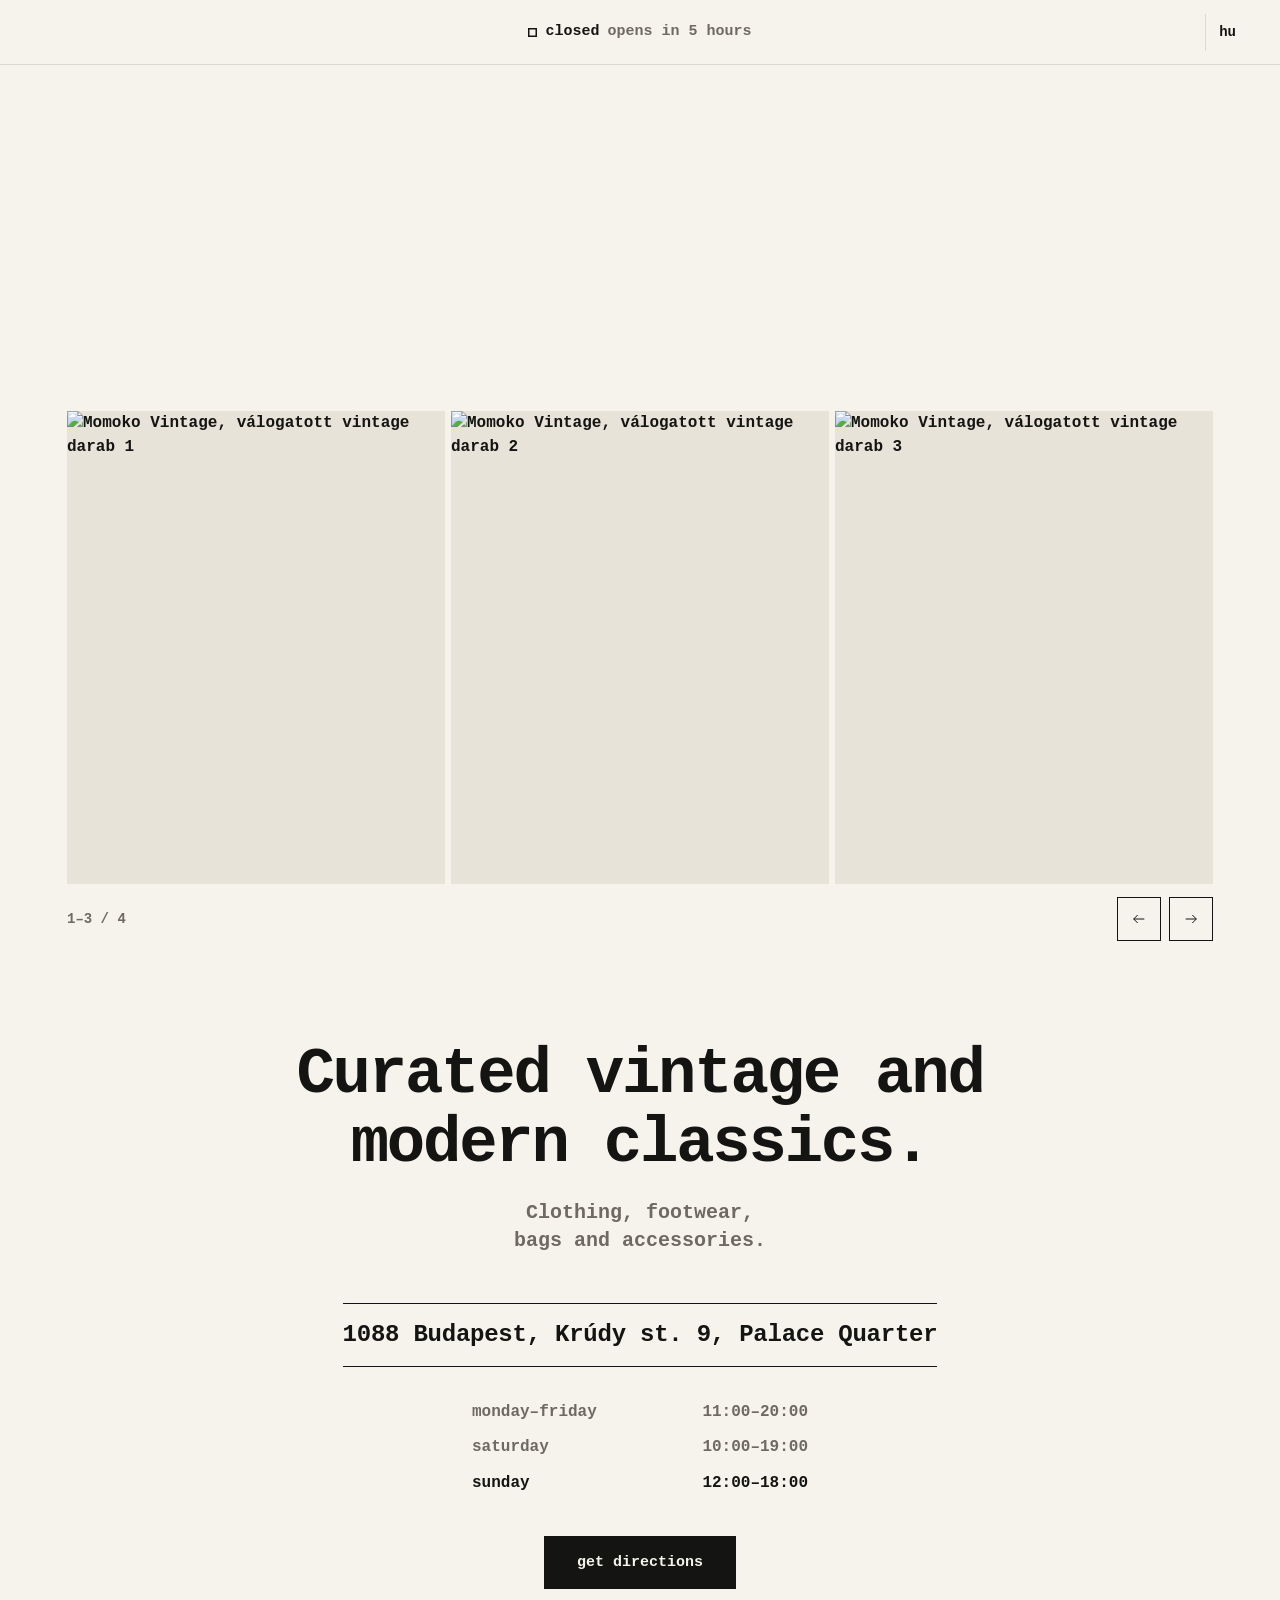
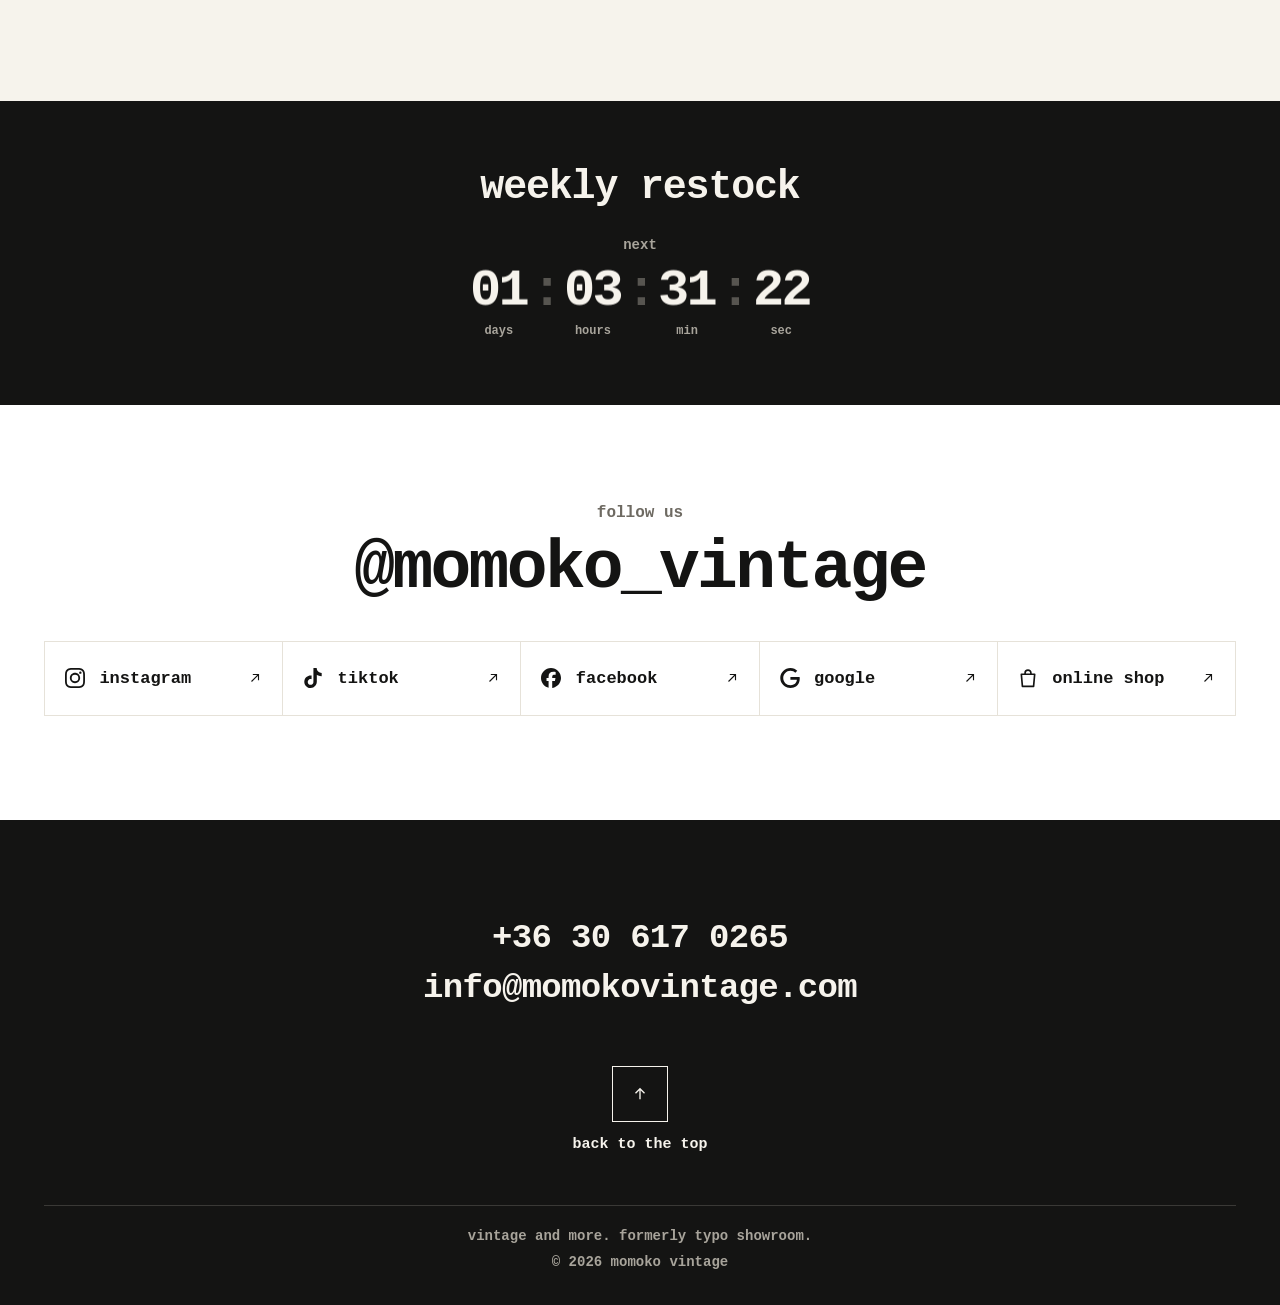
==== commit 1479b434: "Online bolt: termékoldalak, Stripe fizetés, eladott darabok automatikus jelölése Co-Authored-By: Cla" ====
--- a/site/index.html
+++ b/site/index.html
@@ -677,7 +677,7 @@
         <a class="s-link" href="https://www.tiktok.com/@momoko_vintage" target="_blank" rel="noopener"><svg class="brand-icon" viewBox="0 0 24 24" aria-hidden="true"><path d="M12.525.02c1.31-.02 2.61-.01 3.91-.02.08 1.53.63 3.09 1.75 4.17 1.12 1.11 2.7 1.62 4.24 1.79v4.03c-1.44-.05-2.89-.35-4.2-.97-.57-.26-1.1-.59-1.62-.93-.01 2.92.01 5.84-.02 8.75-.08 1.4-.54 2.79-1.35 3.94-1.31 1.92-3.58 3.17-5.91 3.21-1.43.08-2.86-.31-4.08-1.03-2.02-1.19-3.44-3.37-3.65-5.71-.02-.5-.03-1-.01-1.49.18-1.9 1.12-3.72 2.58-4.96 1.66-1.44 3.98-2.13 6.15-1.72.02 1.48-.04 2.96-.04 4.44-.99-.32-2.15-.23-3.02.37-.63.41-1.11 1.04-1.36 1.75-.21.51-.15 1.07-.14 1.61.24 1.64 1.82 3.02 3.5 2.87 1.12-.01 2.19-.66 2.77-1.61.19-.33.4-.67.41-1.06.1-1.79.06-3.57.07-5.36.01-4.03-.01-8.05.02-12.07z"/></svg><span>tiktok</span><svg class="arrow" viewBox="0 0 16 16" aria-hidden="true"><path d="M4 12L12 4M5.5 4H12v6.5"/></svg></a>
         <a class="s-link" href="https://www.facebook.com/momokovintage" target="_blank" rel="noopener"><svg class="brand-icon" viewBox="0 0 24 24" aria-hidden="true"><path d="M9.101 23.691v-7.98H6.627v-3.667h2.474v-1.58c0-4.085 1.848-5.978 5.858-5.978.401 0 .955.042 1.468.103a8.68 8.68 0 0 1 1.141.195v3.325a8.623 8.623 0 0 0-.653-.036 26.805 26.805 0 0 0-.733-.009c-.707 0-1.259.096-1.675.309a1.686 1.686 0 0 0-.679.622c-.258.42-.374.995-.374 1.752v1.297h3.919l-.386 2.103-.287 1.564h-3.246v8.245C19.396 23.238 24 18.179 24 12.044c0-6.627-5.373-12-12-12s-12 5.373-12 12c0 5.628 3.874 10.35 9.101 11.647Z"/></svg><span>facebook</span><svg class="arrow" viewBox="0 0 16 16" aria-hidden="true"><path d="M4 12L12 4M5.5 4H12v6.5"/></svg></a>
         <a class="s-link" href="https://www.google.com/maps/search/?api=1&amp;query=Momoko%20Vintage%2C%20Kr%C3%BAdy%20utca%209%2C%201088%20Budapest" target="_blank" rel="noopener"><svg class="brand-icon" viewBox="0 0 24 24" aria-hidden="true"><path d="M12.48 10.92v3.28h7.84c-.24 1.84-.853 3.187-1.787 4.133-1.147 1.147-2.933 2.4-6.053 2.4-4.827 0-8.6-3.893-8.6-8.72s3.773-8.72 8.6-8.72c2.6 0 4.507 1.027 5.907 2.347l2.307-2.307C18.747 1.44 16.133 0 12.48 0 5.867 0 .307 5.387.307 12s5.56 12 12.173 12c3.573 0 6.267-1.173 8.373-3.36 2.16-2.16 2.84-5.213 2.84-7.667 0-.76-.053-1.467-.173-2.053H12.48z"/></svg><span>google</span><svg class="arrow" viewBox="0 0 16 16" aria-hidden="true"><path d="M4 12L12 4M5.5 4H12v6.5"/></svg></a>
-        <div class="s-link s-soon"><svg class="brand-icon" viewBox="0 0 24 24" aria-hidden="true"><path d="M4 7.5h16l-1.3 14.5H5.3L4 7.5zm4.5 0V6a3.5 3.5 0 0 1 7 0v1.5" fill="none" stroke="currentColor" stroke-width="2" stroke-linejoin="round"/></svg><span data-en="online shops coming soon">online platformokon is hamarosan</span></div>
+        <a class="s-link" href="/shop/"><svg class="brand-icon" viewBox="0 0 24 24" aria-hidden="true"><path d="M4 7.5h16l-1.3 14.5H5.3L4 7.5zm4.5 0V6a3.5 3.5 0 0 1 7 0v1.5" fill="none" stroke="currentColor" stroke-width="2" stroke-linejoin="round"/></svg><span data-en="online shop">online bolt</span><svg class="arrow" viewBox="0 0 16 16" aria-hidden="true"><path d="M4 12L12 4M5.5 4H12v6.5"/></svg></a>
       </div>
     </div>
   </section>
